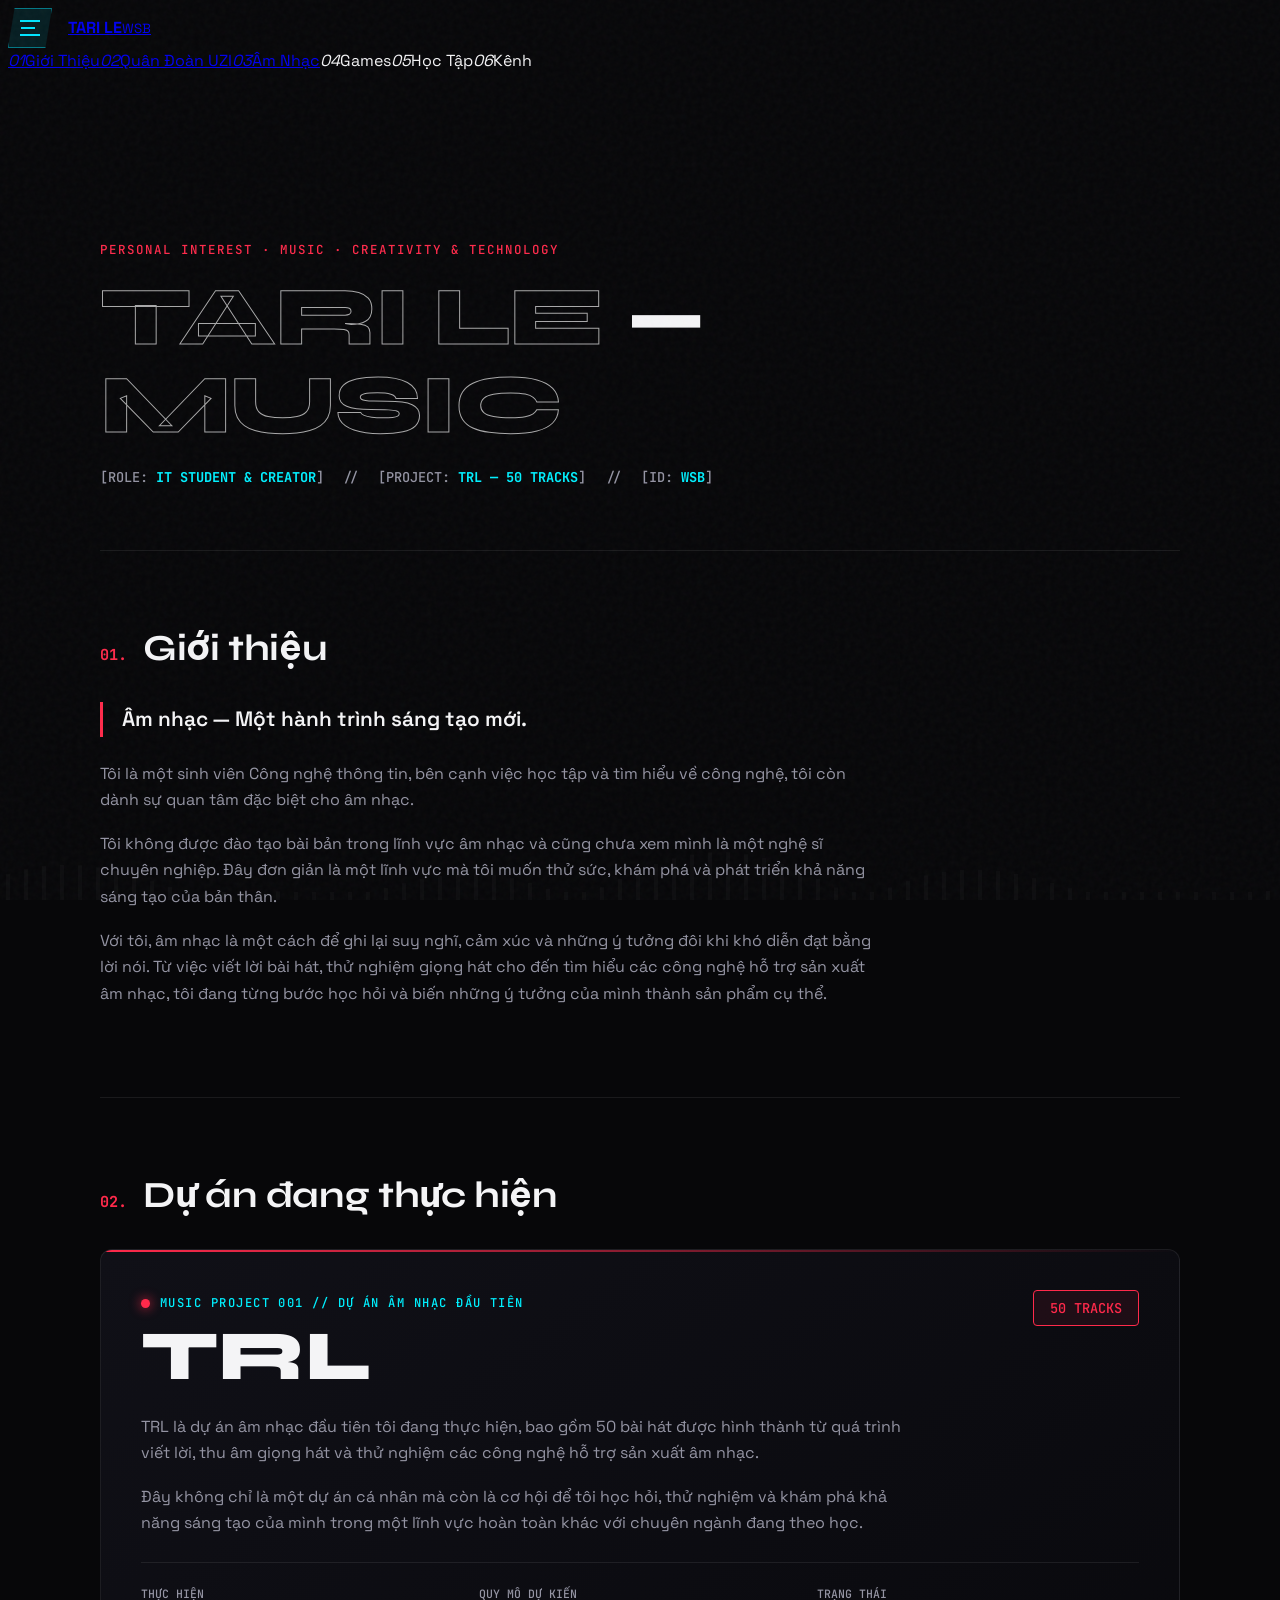
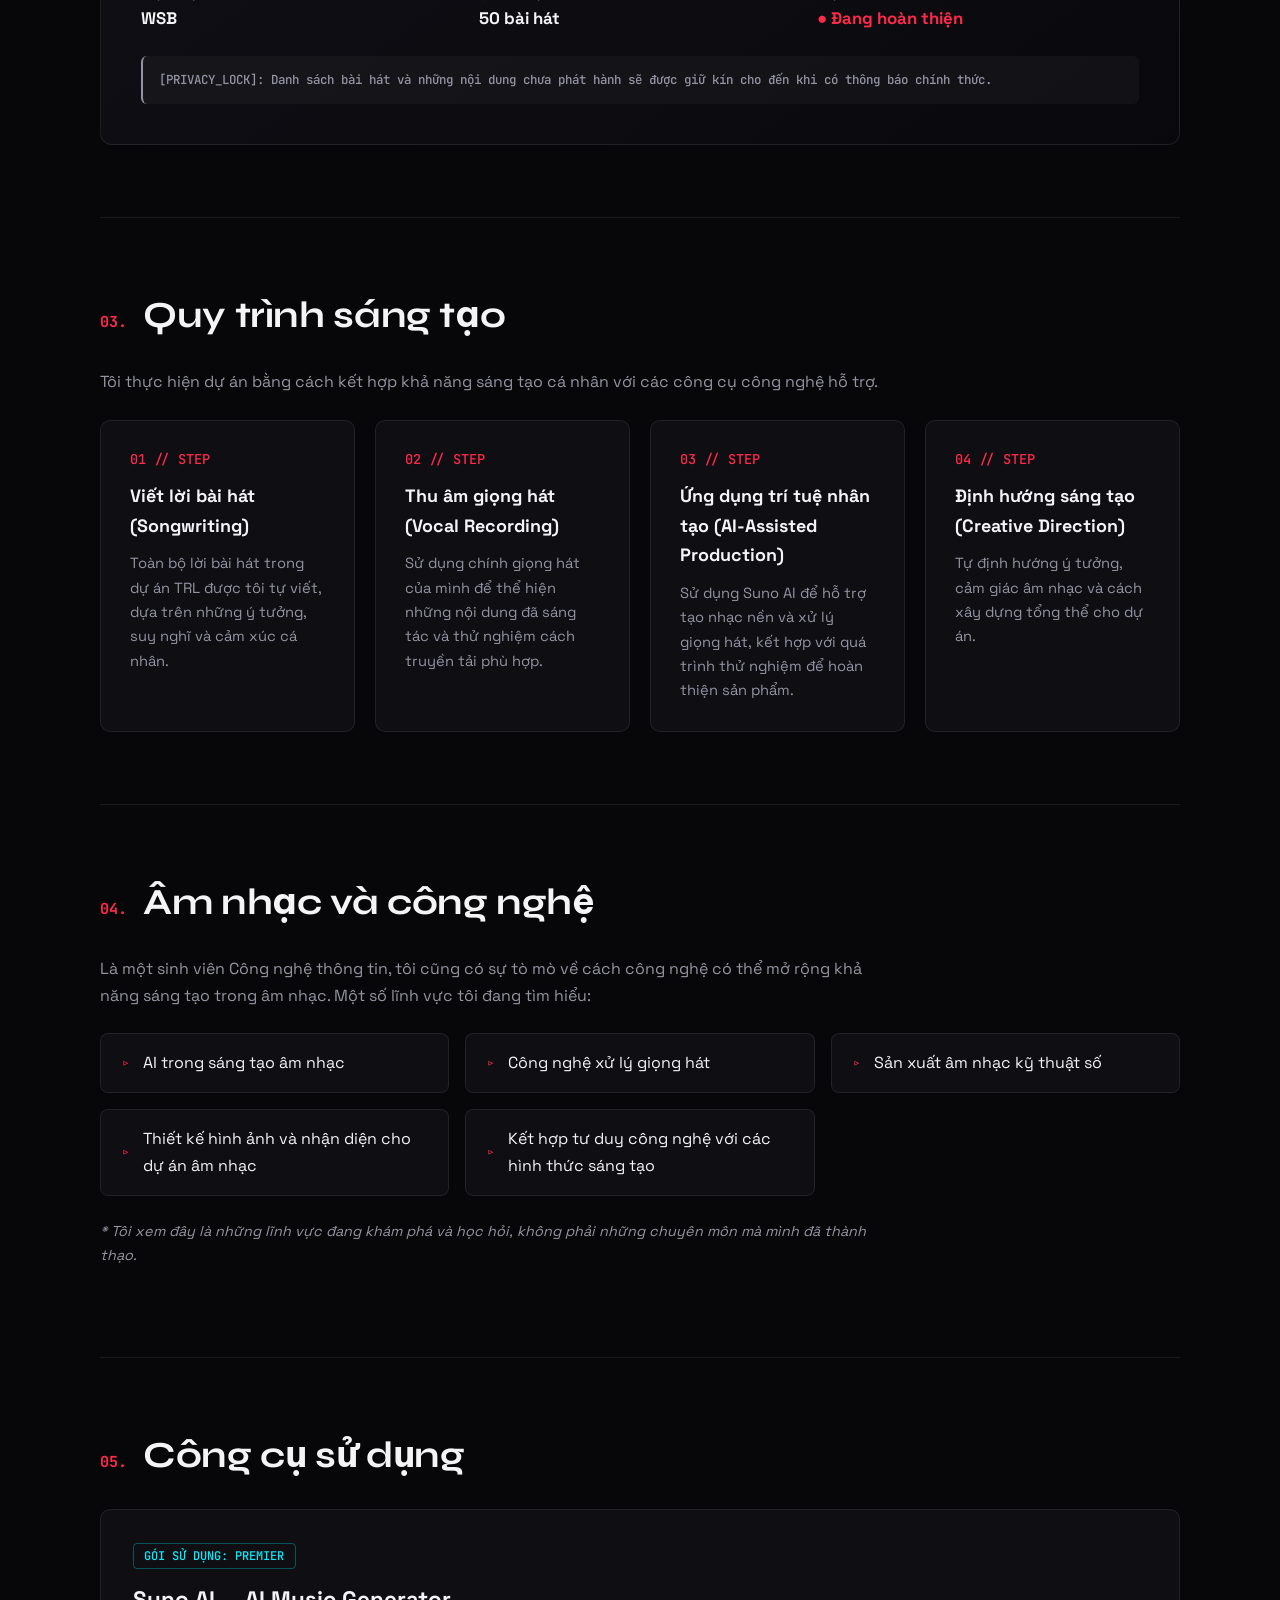
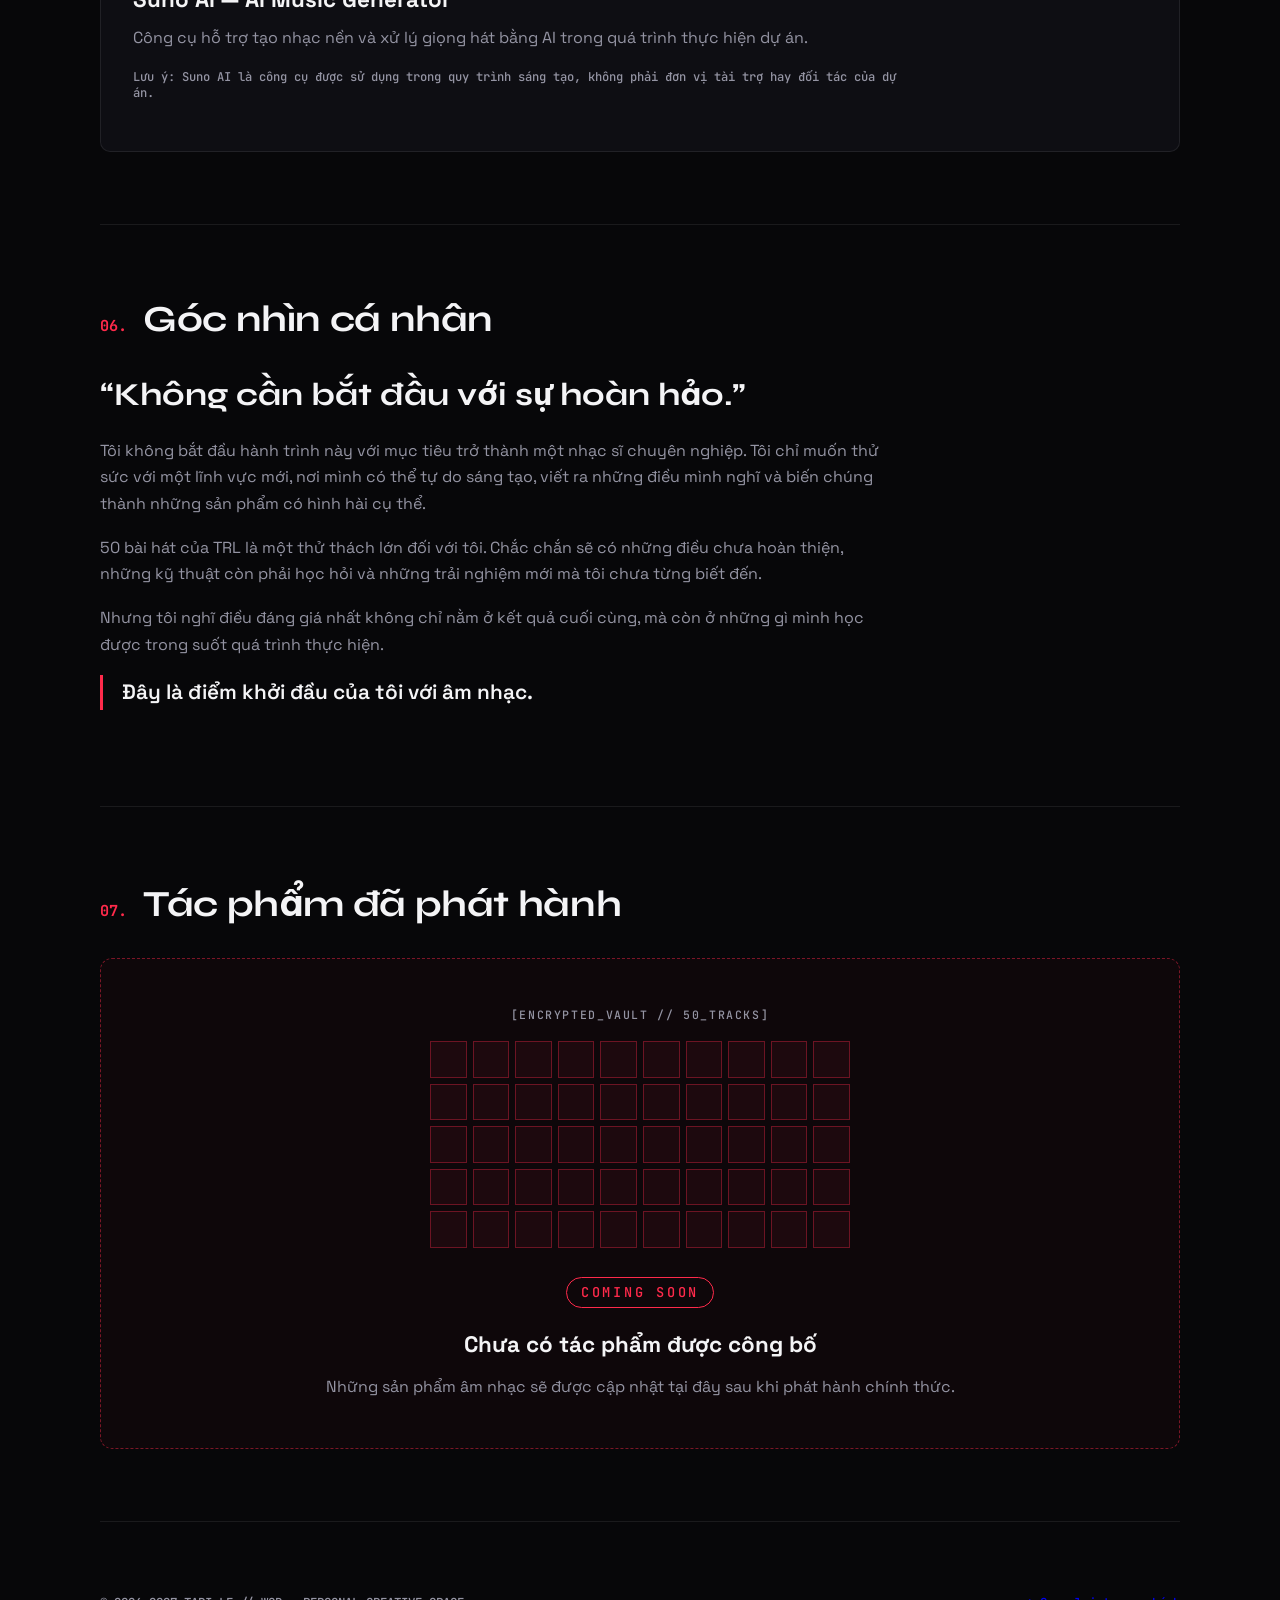
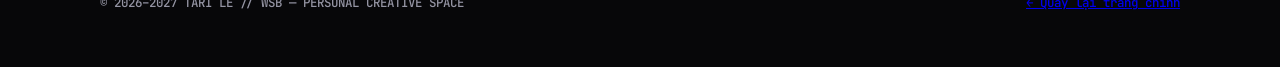
==== amnhac.html @ 333b53d5 "Add files via upload" ====
<!DOCTYPE html>
<html lang="vi">
<head>
<meta charset="utf-8">
<meta name="viewport" content="width=device-width, initial-scale=1, viewport-fit=cover">
<title>ÂM NHẠC // TARI LE — WSB</title>
<link rel="icon" type="image/jpeg" href="logo-tari%20le.jpg">
<link rel="preconnect" href="https://fonts.googleapis.com">
<link rel="preconnect" href="https://fonts.gstatic.com" crossorigin>
<link href="https://fonts.googleapis.com/css2?family=Barlow+Condensed:ital,wght@1,700;1,800&family=Be+Vietnam+Pro:wght@400;500;700&family=Chakra+Petch:ital,wght@0,600;0,700;1,700&family=JetBrains+Mono:wght@500;700&family=Space+Grotesk:wght@400;600;700&family=Syne:wght@700;800&display=swap" rel="stylesheet">
<link rel="stylesheet" href="style.css">
<link rel="stylesheet" href="amnhac.css">
</head>
<body class="am" id="top">
<script src="navbar.js"></script>
<div class="stars" id="st1" aria-hidden="true"></div>
<div class="stars s2" id="st2" aria-hidden="true"></div>
<canvas id="amViz" aria-hidden="true"></canvas>
<div class="am-noise" aria-hidden="true"></div>

<main class="am-main">
<header class="am-hero">
  <span class="am-tag">Personal Interest · Music · Creativity &amp; Technology</span>
  <h1><span class="sc" data-value="TARI LE">TARI LE</span> — <span class="sc" data-value="MUSIC">MUSIC</span></h1>
  <div class="am-sub"><span>[ROLE: <b>IT STUDENT &amp; CREATOR</b>]</span><span>//</span><span>[PROJECT: <b>TRL — 50 TRACKS</b>]</span><span>//</span><span>[ID: <b>WSB</b>]</span></div>
</header>

<section class="am-sec" id="gioi-thieu">
  <div class="am-hd"><span class="am-num">01.</span><h2>Giới thiệu</h2></div>
  <p class="am-lead">Âm nhạc — Một hành trình sáng tạo mới.</p>
  <p>Tôi là một sinh viên Công nghệ thông tin, bên cạnh việc học tập và tìm hiểu về công nghệ, tôi còn dành sự quan tâm đặc biệt cho âm nhạc.</p>
  <p>Tôi không được đào tạo bài bản trong lĩnh vực âm nhạc và cũng chưa xem mình là một nghệ sĩ chuyên nghiệp. Đây đơn giản là một lĩnh vực mà tôi muốn thử sức, khám phá và phát triển khả năng sáng tạo của bản thân.</p>
  <p>Với tôi, âm nhạc là một cách để ghi lại suy nghĩ, cảm xúc và những ý tưởng đôi khi khó diễn đạt bằng lời nói. Từ việc viết lời bài hát, thử nghiệm giọng hát cho đến tìm hiểu các công nghệ hỗ trợ sản xuất âm nhạc, tôi đang từng bước học hỏi và biến những ý tưởng của mình thành sản phẩm cụ thể.</p>
</section>

<section class="am-sec" id="du-an">
  <div class="am-hd"><span class="am-num">02.</span><h2>Dự án đang thực hiện</h2></div>
  <div class="am-proj">
    <div class="am-top">
      <div><span class="am-rec"><i class="am-dot"></i>MUSIC PROJECT 001 // DỰ ÁN ÂM NHẠC ĐẦU TIÊN</span><h3 class="am-big sc" data-value="TRL">TRL</h3></div>
      <span class="am-badge">50 TRACKS</span>
    </div>
    <p>TRL là dự án âm nhạc đầu tiên tôi đang thực hiện, bao gồm 50 bài hát được hình thành từ quá trình viết lời, thu âm giọng hát và thử nghiệm các công nghệ hỗ trợ sản xuất âm nhạc.</p>
    <p>Đây không chỉ là một dự án cá nhân mà còn là cơ hội để tôi học hỏi, thử nghiệm và khám phá khả năng sáng tạo của mình trong một lĩnh vực hoàn toàn khác với chuyên ngành đang theo học.</p>
    <div class="am-meta">
      <div><span>Thực hiện</span><strong>WSB</strong></div>
      <div><span>Quy mô dự kiến</span><strong>50 bài hát</strong></div>
      <div><span>Trạng thái</span><strong class="on">● Đang hoàn thiện</strong></div>
    </div>
    <p class="am-lock">[PRIVACY_LOCK]: Danh sách bài hát và những nội dung chưa phát hành sẽ được giữ kín cho đến khi có thông báo chính thức.</p>
  </div>
</section>

<section class="am-sec" id="quy-trinh">
  <div class="am-hd"><span class="am-num">03.</span><h2>Quy trình sáng tạo</h2></div>
  <p>Tôi thực hiện dự án bằng cách kết hợp khả năng sáng tạo cá nhân với các công cụ công nghệ hỗ trợ.</p>
  <div class="am-grid">
    <article class="am-card"><span class="am-st">01 // STEP</span><h3>Viết lời bài hát (Songwriting)</h3><p>Toàn bộ lời bài hát trong dự án TRL được tôi tự viết, dựa trên những ý tưởng, suy nghĩ và cảm xúc cá nhân.</p></article>
    <article class="am-card"><span class="am-st">02 // STEP</span><h3>Thu âm giọng hát (Vocal Recording)</h3><p>Sử dụng chính giọng hát của mình để thể hiện những nội dung đã sáng tác và thử nghiệm cách truyền tải phù hợp.</p></article>
    <article class="am-card"><span class="am-st">03 // STEP</span><h3>Ứng dụng trí tuệ nhân tạo (AI-Assisted Production)</h3><p>Sử dụng Suno AI để hỗ trợ tạo nhạc nền và xử lý giọng hát, kết hợp với quá trình thử nghiệm để hoàn thiện sản phẩm.</p></article>
    <article class="am-card"><span class="am-st">04 // STEP</span><h3>Định hướng sáng tạo (Creative Direction)</h3><p>Tự định hướng ý tưởng, cảm giác âm nhạc và cách xây dựng tổng thể cho dự án.</p></article>
  </div>
</section>

<section class="am-sec" id="cong-nghe">
  <div class="am-hd"><span class="am-num">04.</span><h2>Âm nhạc và công nghệ</h2></div>
  <p>Là một sinh viên Công nghệ thông tin, tôi cũng có sự tò mò về cách công nghệ có thể mở rộng khả năng sáng tạo trong âm nhạc. Một số lĩnh vực tôi đang tìm hiểu:</p>
  <ul class="am-list"><li>AI trong sáng tạo âm nhạc</li><li>Công nghệ xử lý giọng hát</li><li>Sản xuất âm nhạc kỹ thuật số</li><li>Thiết kế hình ảnh và nhận diện cho dự án âm nhạc</li><li>Kết hợp tư duy công nghệ với các hình thức sáng tạo</li></ul>
  <p class="am-fine">* Tôi xem đây là những lĩnh vực đang khám phá và học hỏi, không phải những chuyên môn mà mình đã thành thạo.</p>
</section>

<section class="am-sec" id="cong-cu">
  <div class="am-hd"><span class="am-num">05.</span><h2>Công cụ sử dụng</h2></div>
  <div class="am-tool">
    <span class="am-tbd">GÓI SỬ DỤNG: PREMIER</span>
    <h3>Suno AI — AI Music Generator</h3>
    <p>Công cụ hỗ trợ tạo nhạc nền và xử lý giọng hát bằng AI trong quá trình thực hiện dự án.</p>
    <p class="am-note">Lưu ý: Suno AI là công cụ được sử dụng trong quy trình sáng tạo, không phải đơn vị tài trợ hay đối tác của dự án.</p>
  </div>
</section>

<section class="am-sec" id="goc-nhin">
  <div class="am-hd"><span class="am-num">06.</span><h2>Góc nhìn cá nhân</h2></div>
  <blockquote class="am-quote">“Không cần bắt đầu với sự hoàn hảo.”</blockquote>
  <p>Tôi không bắt đầu hành trình này với mục tiêu trở thành một nhạc sĩ chuyên nghiệp. Tôi chỉ muốn thử sức với một lĩnh vực mới, nơi mình có thể tự do sáng tạo, viết ra những điều mình nghĩ và biến chúng thành những sản phẩm có hình hài cụ thể.</p>
  <p>50 bài hát của TRL là một thử thách lớn đối với tôi. Chắc chắn sẽ có những điều chưa hoàn thiện, những kỹ thuật còn phải học hỏi và những trải nghiệm mới mà tôi chưa từng biết đến.</p>
  <p>Nhưng tôi nghĩ điều đáng giá nhất không chỉ nằm ở kết quả cuối cùng, mà còn ở những gì mình học được trong suốt quá trình thực hiện.</p>
  <p class="am-lead">Đây là điểm khởi đầu của tôi với âm nhạc.</p>
</section>

<section class="am-sec" id="phat-hanh">
  <div class="am-hd"><span class="am-num">07.</span><h2>Tác phẩm đã phát hành</h2></div>
  <div class="am-vault">
    <span class="am-vtag">[ENCRYPTED_VAULT // 50_TRACKS]</span>
    <div class="am-cells" id="amCells" aria-hidden="true"></div>
    <span class="am-st2">COMING SOON</span>
    <h3>Chưa có tác phẩm được công bố</h3>
    <p>Những sản phẩm âm nhạc sẽ được cập nhật tại đây sau khi phát hành chính thức.</p>
  </div>
</section>
</main>

<footer class="am-foot"><span>© 2026–2027 TARI LE // WSB — PERSONAL CREATIVE SPACE</span><a href="index.html">← Quay lại trang chính</a></footer>
<script src="script.js"></script>
<script src="amnhac.js"></script>
</body>
</html>
---- amnhac.css ----
/* TRANG ÂM NHẠC // TARI LE — Dark Editorial: nền #070709, đỏ Crimson #FF2A4B + Cyan #00F0FF */
body.am{--bg:#070709;--sf:#0e0e13;--bd:rgba(255,255,255,.08);--tx:#f4f4f6;--mu:#9494a3;--ac:#ff2a4b;--cy:#00f0ff;
 --fd:'Syne','Be Vietnam Pro',sans-serif;--fs:'Space Grotesk','Be Vietnam Pro',sans-serif;--fm:'JetBrains Mono',monospace;
 background:var(--bg);color:var(--tx);font-family:var(--fs);line-height:1.65}
html{scroll-behavior:smooth;background:#070709}
.am-noise{position:fixed;inset:0;z-index:998;pointer-events:none;opacity:.035;background-image:url("data:image/svg+xml,%3Csvg viewBox='0 0 200 200' xmlns='http://www.w3.org/2000/svg'%3E%3Cfilter id='n'%3E%3CfeTurbulence type='fractalNoise' baseFrequency='.85' numOctaves='3' stitchTiles='stitch'/%3E%3C/filter%3E%3Crect width='100%25' height='100%25' filter='url(%23n)'/%3E%3C/svg%3E")}
#amViz{position:fixed;inset:0;width:100%;height:100%;z-index:0;pointer-events:none;opacity:.5}
.am-main{position:relative;z-index:1;max-width:1080px;margin:0 auto;padding:130px 5% 40px}
.am-hero{padding:2rem 0 4rem;border-bottom:1px solid var(--bd)}
.am-tag{display:inline-block;margin-bottom:1rem;font:500 .78rem var(--fm);letter-spacing:.16em;text-transform:uppercase;color:var(--ac)}
.am-hero h1{margin:0 0 1.2rem;font:800 clamp(2.6rem,7vw,5.2rem)/1.05 var(--fd);letter-spacing:-.02em}
.am-hero h1 span{color:transparent;-webkit-text-stroke:1px rgba(255,255,255,.65)}
.am-sub{display:flex;flex-wrap:wrap;gap:.4rem 1.2rem;font:500 .85rem var(--fm);color:var(--mu)}
.am-sub b{color:var(--cy);font-weight:700}
.am-sec{padding:4.5rem 0;border-bottom:1px solid var(--bd)}
.am-js .am-sec{opacity:0;transform:translateY(28px);transition:opacity .7s ease,transform .7s ease}
.am-js .am-sec.vis{opacity:1;transform:none}
.am-hd{display:flex;align-items:baseline;gap:1rem;margin-bottom:2rem}
.am-num{font:700 .95rem var(--fm);color:var(--ac)}
.am-hd h2{margin:0;font:700 clamp(1.6rem,3.5vw,2.3rem) var(--fd);letter-spacing:-.01em}
.am-main p{color:var(--mu);margin:0 0 1.1rem;max-width:780px}
.am-lead{margin:0 0 1.5rem!important;padding-left:1.2rem;border-left:3px solid var(--ac);font-size:1.3rem;font-weight:600;color:var(--tx)!important}
/* 02 dự án */
.am-proj{position:relative;overflow:hidden;padding:clamp(1.6rem,4vw,2.5rem);background:linear-gradient(145deg,#101017,#09090d);border:1px solid var(--bd);border-radius:12px}
.am-proj::before{content:"";position:absolute;left:0;top:0;width:100%;height:2px;background:linear-gradient(90deg,var(--ac),transparent)}
.am-top{display:flex;flex-wrap:wrap;justify-content:space-between;align-items:flex-start;gap:1rem;margin-bottom:1.4rem}
.am-rec{display:inline-flex;align-items:center;gap:10px;font:500 .76rem var(--fm);letter-spacing:.12em;color:var(--cy)}
.am-dot{width:9px;height:9px;border-radius:50%;background:var(--ac);box-shadow:0 0 12px var(--ac);animation:amRec 1.4s infinite}
@keyframes amRec{0%,100%{opacity:1;transform:scale(1)}50%{opacity:.25;transform:scale(.8)}}
.am-big{margin:.3rem 0 0;font:800 clamp(2.8rem,6vw,4.4rem)/1 var(--fd)}
.am-badge{padding:.5rem 1rem;border:1px solid var(--ac);border-radius:4px;background:rgba(255,42,75,.08);color:var(--ac);font:500 .85rem var(--fm)}
.am-meta{display:grid;grid-template-columns:repeat(auto-fit,minmax(180px,1fr));gap:1rem;margin-top:1.6rem;padding-top:1.4rem;border-top:1px solid var(--bd)}
.am-meta span{display:block;margin-bottom:.25rem;font:500 .72rem var(--fm);color:var(--mu);text-transform:uppercase}
.am-meta strong{font-size:1.05rem}.am-meta .on{color:var(--ac)}
.am-lock{margin:1.5rem 0 0!important;padding:.85rem 1rem;border-left:2px solid var(--mu);border-radius:6px;background:rgba(255,255,255,.03);font:500 .78rem/1.6 var(--fm);max-width:none!important}
/* 03 quy trình: thẻ có ánh sáng theo con trỏ */
.am-grid{display:grid;grid-template-columns:repeat(auto-fit,minmax(230px,1fr));gap:1.25rem;margin-top:1.6rem}
.am-card{position:relative;overflow:hidden;padding:1.8rem;background:var(--sf);border:1px solid var(--bd);border-radius:10px;transition:transform .3s}
.am-card:hover{transform:translateY(-4px)}
.am-card::after{content:"";position:absolute;inset:0;pointer-events:none;opacity:0;transition:opacity .3s;background:radial-gradient(350px circle at var(--mx,50%) var(--my,50%),rgba(255,42,75,.16),transparent 60%)}
.am-card:hover::after{opacity:1}
.am-card::before{content:"";position:absolute;inset:0;pointer-events:none;border-radius:10px;padding:1px;opacity:0;transition:opacity .3s;background:radial-gradient(240px circle at var(--mx,50%) var(--my,50%),var(--ac),transparent 70%);-webkit-mask:linear-gradient(#000 0 0) content-box,linear-gradient(#000 0 0);-webkit-mask-composite:xor;mask-composite:exclude}
.am-card:hover::before{opacity:1}
.am-st{display:block;margin-bottom:.8rem;font:500 .85rem var(--fm);color:var(--ac)}
.am-card h3{margin:0 0 .7rem;font-size:1.12rem}.am-card p{margin:0;font-size:.92rem}
/* 04 công nghệ */
.am-list{list-style:none;margin:1.5rem 0;padding:0;display:grid;grid-template-columns:repeat(auto-fit,minmax(280px,1fr));gap:1rem}
.am-list li{display:flex;align-items:center;gap:.75rem;padding:1rem 1.25rem;background:var(--sf);border:1px solid var(--bd);border-radius:8px}
.am-list li::before{content:"▹";color:var(--ac);font:700 1rem var(--fm)}
.am-fine{font-size:.9rem;font-style:italic}
/* 05 công cụ */
.am-tool{padding:2rem;background:var(--sf);border:1px solid var(--bd);border-radius:10px}
.am-tbd{display:inline-block;margin-bottom:.8rem;padding:.25rem .65rem;border:1px solid rgba(0,240,255,.3);border-radius:4px;color:var(--cy);font:500 .75rem var(--fm)}
.am-tool h3{margin:0 0 .4rem;font-size:1.4rem}
.am-note{margin-top:1rem;font:500 .76rem var(--fm);color:var(--mu)}
/* 06 góc nhìn */
.am-quote{margin:0 0 1.5rem;max-width:780px;font:700 clamp(1.4rem,3vw,2rem) var(--fd)}
/* 07 vault */
.am-vault{position:relative;overflow:hidden;padding:3rem 2rem;text-align:center;border:1px dashed rgba(255,42,75,.45);border-radius:12px;background:rgba(255,42,75,.03)}
.am-vtag{display:block;margin-bottom:1.2rem;font:500 .72rem var(--fm);letter-spacing:.14em;color:var(--mu)}
.am-cells{display:grid;grid-template-columns:repeat(10,1fr);gap:6px;max-width:420px;margin:0 auto 1.8rem}
.am-cells i{aspect-ratio:1;border:1px solid rgba(255,42,75,.35);background:rgba(255,42,75,.06);animation:amCell 3s ease-in-out infinite;animation-delay:var(--d)}
@keyframes amCell{0%,100%{opacity:.25}50%{opacity:1;background:rgba(255,42,75,.3)}}
.am-st2{display:inline-block;margin-bottom:.8rem;padding:.35rem .9rem;border:1px solid var(--ac);border-radius:99px;color:var(--ac);font:500 .85rem var(--fm);letter-spacing:.2em}
.am-vault h3{margin:.4rem 0 .6rem;font-size:1.4rem}.am-vault p{margin:0 auto}
.am-foot{position:relative;z-index:1;max-width:1080px;margin:0 auto;padding:2rem 5% 3rem;display:flex;flex-wrap:wrap;justify-content:space-between;gap:1rem;font:500 .78rem var(--fm);color:var(--mu)}
.am-foot a:hover{color:var(--ac)}
@media(max-width:640px){.am-cells{grid-template-columns:repeat(10,1fr)}}
@media(prefers-reduced-motion:reduce){.am-dot,.am-cells i{animation:none}.am-js .am-sec{opacity:1;transform:none;transition:none}}
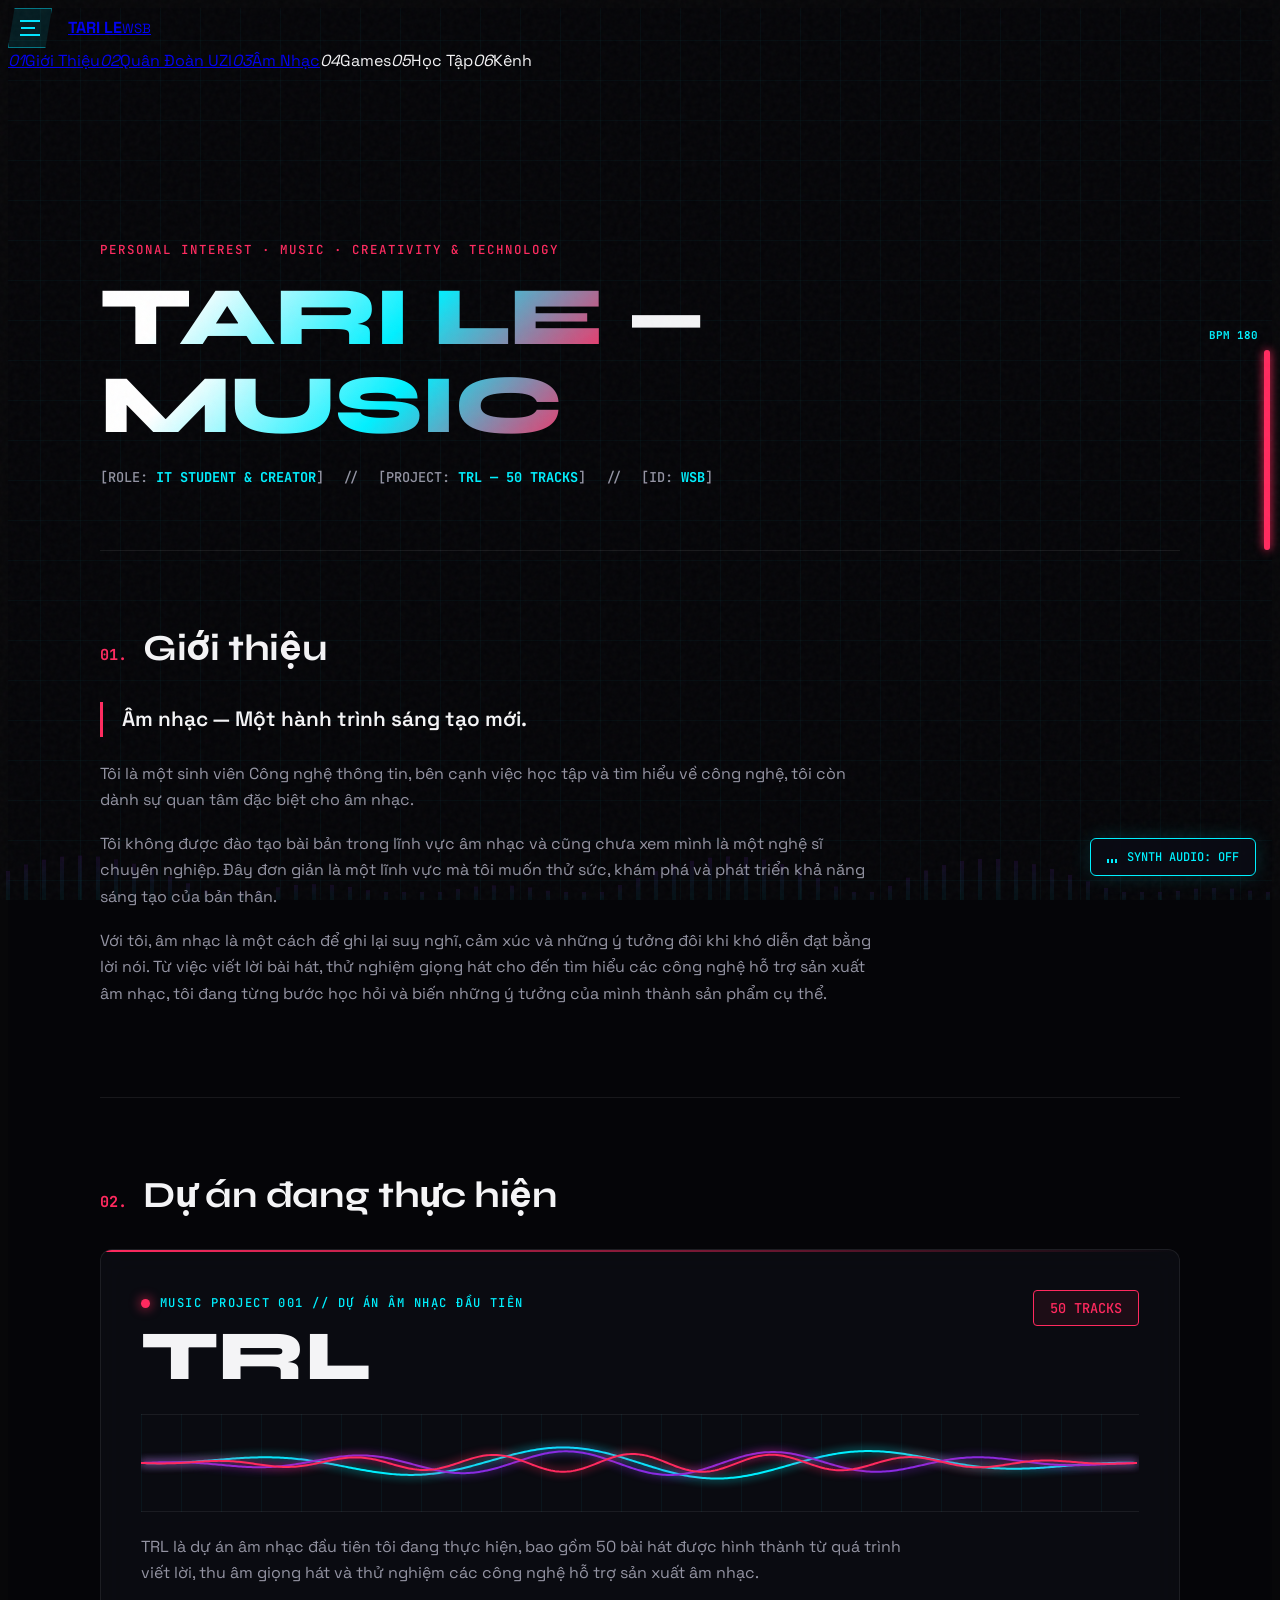
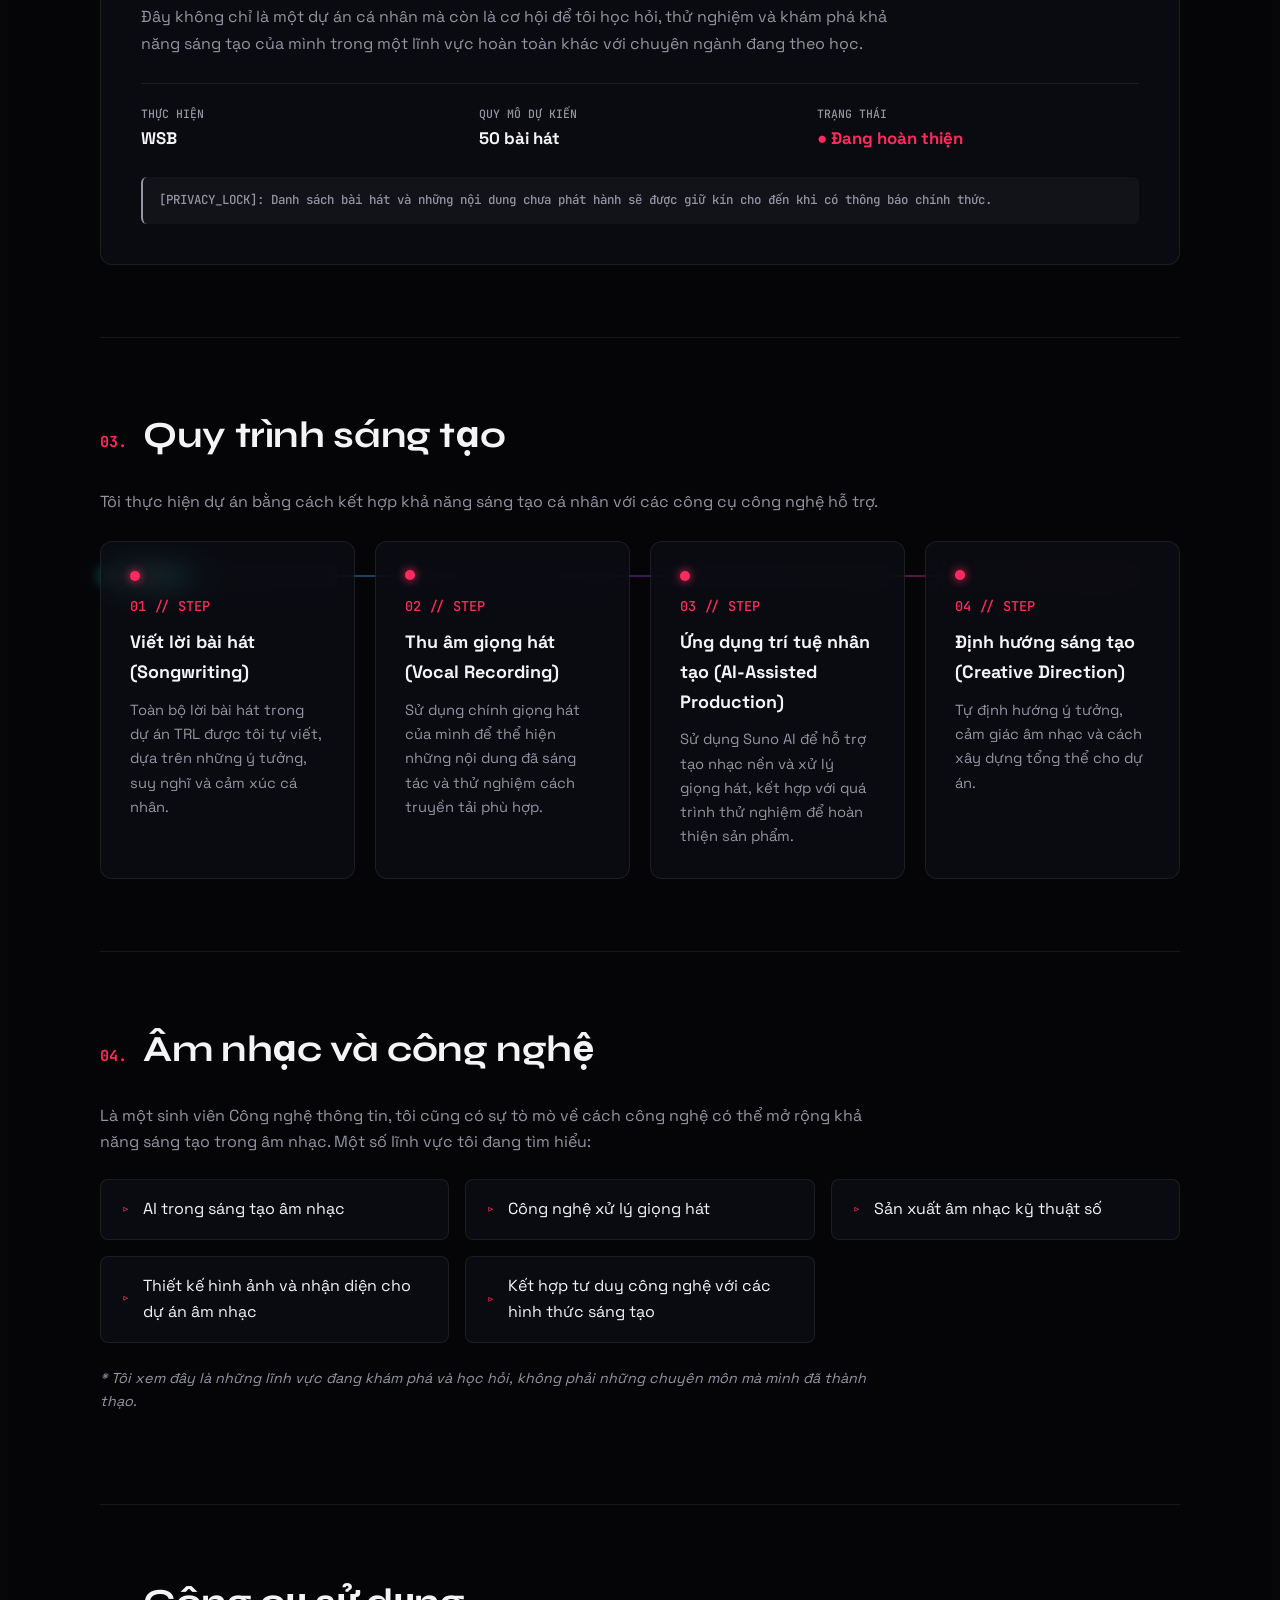
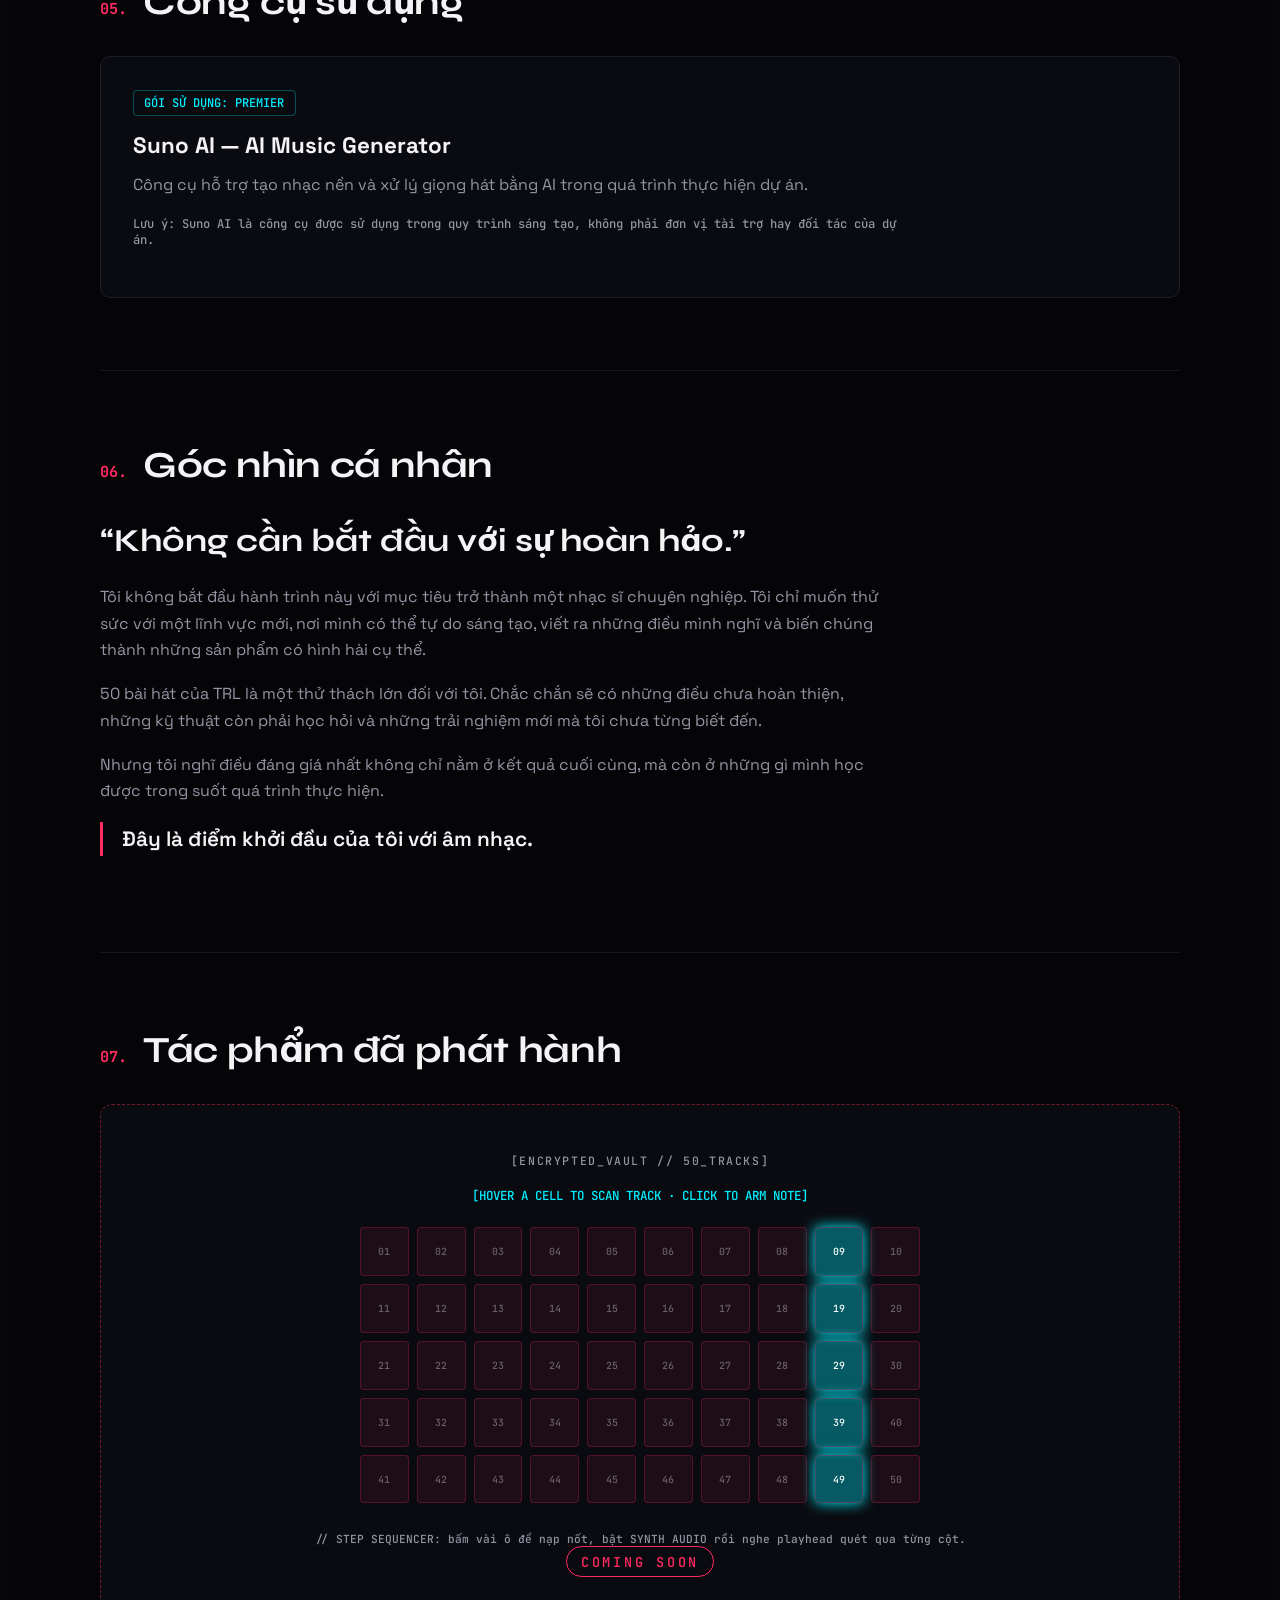
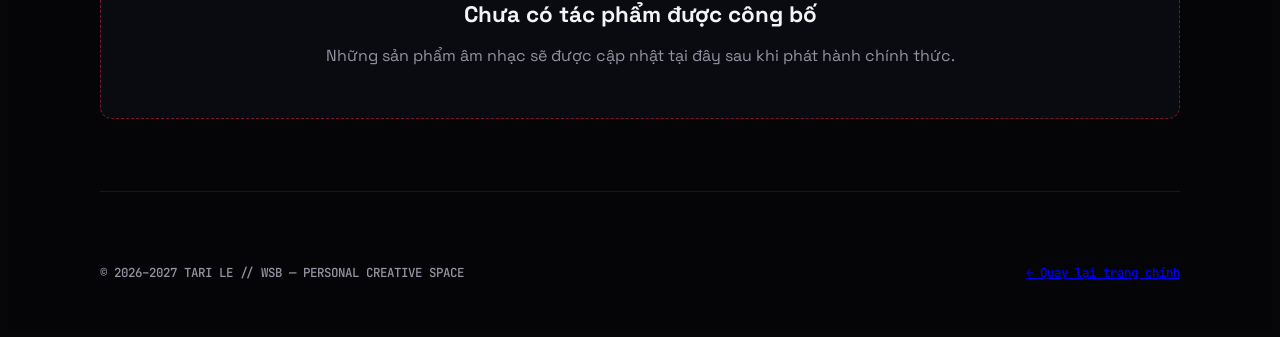
==== commit 29d5a55b: "Add files via upload" ====
--- a/amnhac.html
+++ b/amnhac.html
@@ -17,6 +17,9 @@
 <div class="stars s2" id="st2" aria-hidden="true"></div>
 <canvas id="amViz" aria-hidden="true"></canvas>
 <div class="am-noise" aria-hidden="true"></div>
+<div class="am-cur" id="amCur" aria-hidden="true"></div>
+<div class="am-bpm" aria-hidden="true"><b id="amBpmT">BPM 060</b><i id="amBpmF"></i></div>
+<button class="am-aud" id="amAud" type="button" aria-label="Bật hoặc tắt âm thanh tổng hợp"><span class="am-eq"><i></i><i></i><i></i></span><span id="amAudL">SYNTH AUDIO: OFF</span></button>
 
 <main class="am-main">
 <header class="am-hero">
@@ -35,11 +38,12 @@
 
 <section class="am-sec" id="du-an">
   <div class="am-hd"><span class="am-num">02.</span><h2>Dự án đang thực hiện</h2></div>
-  <div class="am-proj">
+  <div class="am-proj" id="amProj">
     <div class="am-top">
       <div><span class="am-rec"><i class="am-dot"></i>MUSIC PROJECT 001 // DỰ ÁN ÂM NHẠC ĐẦU TIÊN</span><h3 class="am-big sc" data-value="TRL">TRL</h3></div>
       <span class="am-badge">50 TRACKS</span>
     </div>
+    <canvas id="amOsc" aria-hidden="true"></canvas>
     <p>TRL là dự án âm nhạc đầu tiên tôi đang thực hiện, bao gồm 50 bài hát được hình thành từ quá trình viết lời, thu âm giọng hát và thử nghiệm các công nghệ hỗ trợ sản xuất âm nhạc.</p>
     <p>Đây không chỉ là một dự án cá nhân mà còn là cơ hội để tôi học hỏi, thử nghiệm và khám phá khả năng sáng tạo của mình trong một lĩnh vực hoàn toàn khác với chuyên ngành đang theo học.</p>
     <div class="am-meta">
@@ -54,11 +58,11 @@
 <section class="am-sec" id="quy-trinh">
   <div class="am-hd"><span class="am-num">03.</span><h2>Quy trình sáng tạo</h2></div>
   <p>Tôi thực hiện dự án bằng cách kết hợp khả năng sáng tạo cá nhân với các công cụ công nghệ hỗ trợ.</p>
-  <div class="am-grid">
-    <article class="am-card"><span class="am-st">01 // STEP</span><h3>Viết lời bài hát (Songwriting)</h3><p>Toàn bộ lời bài hát trong dự án TRL được tôi tự viết, dựa trên những ý tưởng, suy nghĩ và cảm xúc cá nhân.</p></article>
-    <article class="am-card"><span class="am-st">02 // STEP</span><h3>Thu âm giọng hát (Vocal Recording)</h3><p>Sử dụng chính giọng hát của mình để thể hiện những nội dung đã sáng tác và thử nghiệm cách truyền tải phù hợp.</p></article>
-    <article class="am-card"><span class="am-st">03 // STEP</span><h3>Ứng dụng trí tuệ nhân tạo (AI-Assisted Production)</h3><p>Sử dụng Suno AI để hỗ trợ tạo nhạc nền và xử lý giọng hát, kết hợp với quá trình thử nghiệm để hoàn thiện sản phẩm.</p></article>
-    <article class="am-card"><span class="am-st">04 // STEP</span><h3>Định hướng sáng tạo (Creative Direction)</h3><p>Tự định hướng ý tưởng, cảm giác âm nhạc và cách xây dựng tổng thể cho dự án.</p></article>
+  <div class="am-grid am-chain">
+    <article class="am-card"><i class="am-port"></i><span class="am-st">01 // STEP</span><h3>Viết lời bài hát (Songwriting)</h3><p>Toàn bộ lời bài hát trong dự án TRL được tôi tự viết, dựa trên những ý tưởng, suy nghĩ và cảm xúc cá nhân.</p></article>
+    <article class="am-card"><i class="am-port"></i><span class="am-st">02 // STEP</span><h3>Thu âm giọng hát (Vocal Recording)</h3><p>Sử dụng chính giọng hát của mình để thể hiện những nội dung đã sáng tác và thử nghiệm cách truyền tải phù hợp.</p></article>
+    <article class="am-card"><i class="am-port"></i><span class="am-st">03 // STEP</span><h3>Ứng dụng trí tuệ nhân tạo (AI-Assisted Production)</h3><p>Sử dụng Suno AI để hỗ trợ tạo nhạc nền và xử lý giọng hát, kết hợp với quá trình thử nghiệm để hoàn thiện sản phẩm.</p></article>
+    <article class="am-card"><i class="am-port"></i><span class="am-st">04 // STEP</span><h3>Định hướng sáng tạo (Creative Direction)</h3><p>Tự định hướng ý tưởng, cảm giác âm nhạc và cách xây dựng tổng thể cho dự án.</p></article>
   </div>
 </section>
 
@@ -92,7 +96,9 @@
   <div class="am-hd"><span class="am-num">07.</span><h2>Tác phẩm đã phát hành</h2></div>
   <div class="am-vault">
     <span class="am-vtag">[ENCRYPTED_VAULT // 50_TRACKS]</span>
-    <div class="am-cells" id="amCells" aria-hidden="true"></div>
+    <div class="am-tip" id="amTip">[HOVER A CELL TO SCAN TRACK · CLICK TO ARM NOTE]</div>
+    <div class="am-mx" id="amMx"></div>
+    <p class="am-seq">// STEP SEQUENCER: bấm vài ô để nạp nốt, bật SYNTH AUDIO rồi nghe playhead quét qua từng cột.</p>
     <span class="am-st2">COMING SOON</span>
     <h3>Chưa có tác phẩm được công bố</h3>
     <p>Những sản phẩm âm nhạc sẽ được cập nhật tại đây sau khi phát hành chính thức.</p>
--- a/amnhac.css
+++ b/amnhac.css
@@ -67,3 +67,45 @@
 .am-foot a:hover{color:var(--ac)}
 @media(max-width:640px){.am-cells{grid-template-columns:repeat(10,1fr)}}
 @media(prefers-reduced-motion:reduce){.am-dot,.am-cells i{animation:none}.am-js .am-sec{opacity:1;transform:none;transition:none}}
+
+/* ===== CYBER-STUDIO UPGRADE: Deep Void + Cyan + Magenta + Acid Violet ===== */
+body.am{--bg:#050508;--ac:#ff2a5f;--cy:#00f0ff;--vi:#8a2be2;--pn:rgba(13,14,22,.72);
+ background-color:#050508;background-image:linear-gradient(rgba(0,240,255,.03) 1px,transparent 1px),linear-gradient(90deg,rgba(0,240,255,.03) 1px,transparent 1px);background-size:40px 40px;background-attachment:fixed}
+.am-hero h1 .sc{background:linear-gradient(135deg,#fff 20%,var(--cy) 60%,var(--ac) 100%);-webkit-background-clip:text;background-clip:text;color:transparent;-webkit-text-stroke:0}
+.am-proj,.am-card,.am-tool,.am-list li,.am-vault{background:var(--pn);backdrop-filter:blur(14px)}
+.am-proj{transform-style:preserve-3d;transition:transform .15s ease-out,border-color .3s}.am-proj:hover{border-color:rgba(255,42,95,.6)}
+#amOsc{display:block;width:100%;height:96px;margin:1rem 0 1.4rem;border-top:1px solid rgba(255,255,255,.07);border-bottom:1px solid rgba(255,255,255,.07);background:repeating-linear-gradient(90deg,rgba(0,240,255,.05) 0 1px,transparent 1px 40px)}
+/* audio + BPM + con trỏ */
+.am-aud{position:fixed;right:24px;bottom:24px;z-index:999;display:flex;align-items:center;gap:10px;padding:10px 16px;border:1px solid var(--cy);border-radius:6px;background:rgba(10,12,20,.9);color:var(--cy);font:500 .75rem var(--fm);cursor:pointer;box-shadow:0 0 20px rgba(0,240,255,.15);transition:.3s}
+.am-aud:hover,.am-aud.on{background:var(--cy);color:#050508}
+.am-eq{display:flex;align-items:flex-end;gap:2px;height:12px}.am-eq i{width:2px;height:4px;background:currentColor}
+.am-aud.on .am-eq i{animation:amEq .6s infinite alternate}.am-aud.on .am-eq i:nth-child(2){animation-delay:.2s}.am-aud.on .am-eq i:nth-child(3){animation-delay:.4s}
+@keyframes amEq{to{height:12px}}
+.am-bpm{position:fixed;right:10px;top:50%;z-index:900;width:6px;height:200px;margin-top:-100px;border-radius:3px;background:rgba(255,255,255,.08);pointer-events:none}
+.am-bpm i{position:absolute;left:0;right:0;bottom:0;height:5%;border-radius:3px;background:var(--cy);box-shadow:0 0 10px currentColor}
+.am-bpm b{position:absolute;right:12px;top:-22px;font:700 .68rem var(--fm);color:var(--cy);white-space:nowrap}
+.am-cur{position:fixed;left:0;top:0;z-index:997;width:34px;height:34px;margin:-17px 0 0 -17px;border:1px solid var(--cy);border-radius:50%;pointer-events:none;opacity:0;transition:opacity .3s,width .2s,height .2s,margin .2s,border-color .2s;box-shadow:0 0 12px rgba(0,240,255,.4)}
+.am-cur.act{opacity:.9}.am-cur.big{width:54px;height:54px;margin:-27px 0 0 -27px;border-color:var(--ac)}
+@media(pointer:coarse){.am-cur,.am-bpm{display:none}}
+/* dây chuyền tín hiệu */
+.am-chain{position:relative}.am-chain .am-card{z-index:1;border-radius:12px;transition:.35s cubic-bezier(.175,.885,.32,1.275)}
+.am-chain .am-card:hover{transform:translateY(-8px) scale(1.02);border-color:var(--cy);box-shadow:0 12px 30px rgba(0,240,255,.14)}
+.am-chain::before{content:"";position:absolute;left:4%;right:4%;top:calc(1.8rem + 5px);height:2px;background:linear-gradient(90deg,var(--cy),var(--vi),var(--ac));opacity:.4}
+.am-chain::after{content:"";position:absolute;left:0;top:calc(1.8rem + 3px);width:90px;height:6px;border-radius:3px;background:linear-gradient(90deg,transparent,#fff,var(--cy));filter:blur(1px);box-shadow:0 0 14px var(--cy);animation:amFlow 3.6s linear infinite}
+@keyframes amFlow{from{transform:translateX(-90px)}to{transform:translateX(calc(100% * 11))}}
+.am-port{display:block;width:10px;height:10px;margin-bottom:1rem;border-radius:50%;background:var(--ac);box-shadow:0 0 10px var(--ac);animation:amPort 3.6s infinite;animation-delay:calc(var(--i)*.9s)}
+@keyframes amPort{0%,100%{background:var(--ac);transform:scale(1)}15%{background:#fff;transform:scale(1.7);box-shadow:0 0 22px var(--cy)}}
+@media(max-width:900px){.am-chain::before,.am-chain::after{display:none}}
+/* ma trận 50 track + step sequencer */
+.am-tip{min-height:1.5rem;margin-bottom:1rem;font:500 .78rem var(--fm);color:var(--cy)}
+.am-mx{display:grid;grid-template-columns:repeat(10,1fr);gap:8px;max-width:560px;margin:0 auto 1.8rem}
+.am-mx b{position:relative;aspect-ratio:1;display:grid;place-items:center;border:1px solid rgba(255,42,95,.25);border-radius:4px;background:rgba(255,42,95,.08);font:500 .62rem var(--fm);color:rgba(255,255,255,.35);cursor:crosshair;
+ transform:scale(calc(1 + var(--k,0)*.35));background-color:rgba(255,42,95,calc(.08 + var(--k,0)*.5));transition:transform .25s,background-color .25s,box-shadow .25s}
+.am-mx b:hover{z-index:3;color:#fff;box-shadow:0 0 18px var(--ac)}
+.am-mx b.arm{border-color:var(--cy);color:var(--cy);box-shadow:inset 0 0 8px rgba(0,240,255,.5)}
+.am-mx b.ph{background-color:rgba(0,240,255,.35);box-shadow:0 0 14px var(--cy);color:#fff}
+.am-seq{margin:-1rem 0 1.4rem;font:500 .7rem var(--fm);color:var(--mu)}
+@media(max-width:540px){.am-mx{grid-template-columns:repeat(5,1fr)}}
+.am-chain{grid-template-columns:repeat(4,1fr)}
+@media(max-width:900px){.am-chain{grid-template-columns:repeat(2,1fr)}}
+@media(max-width:540px){.am-chain{grid-template-columns:1fr}}
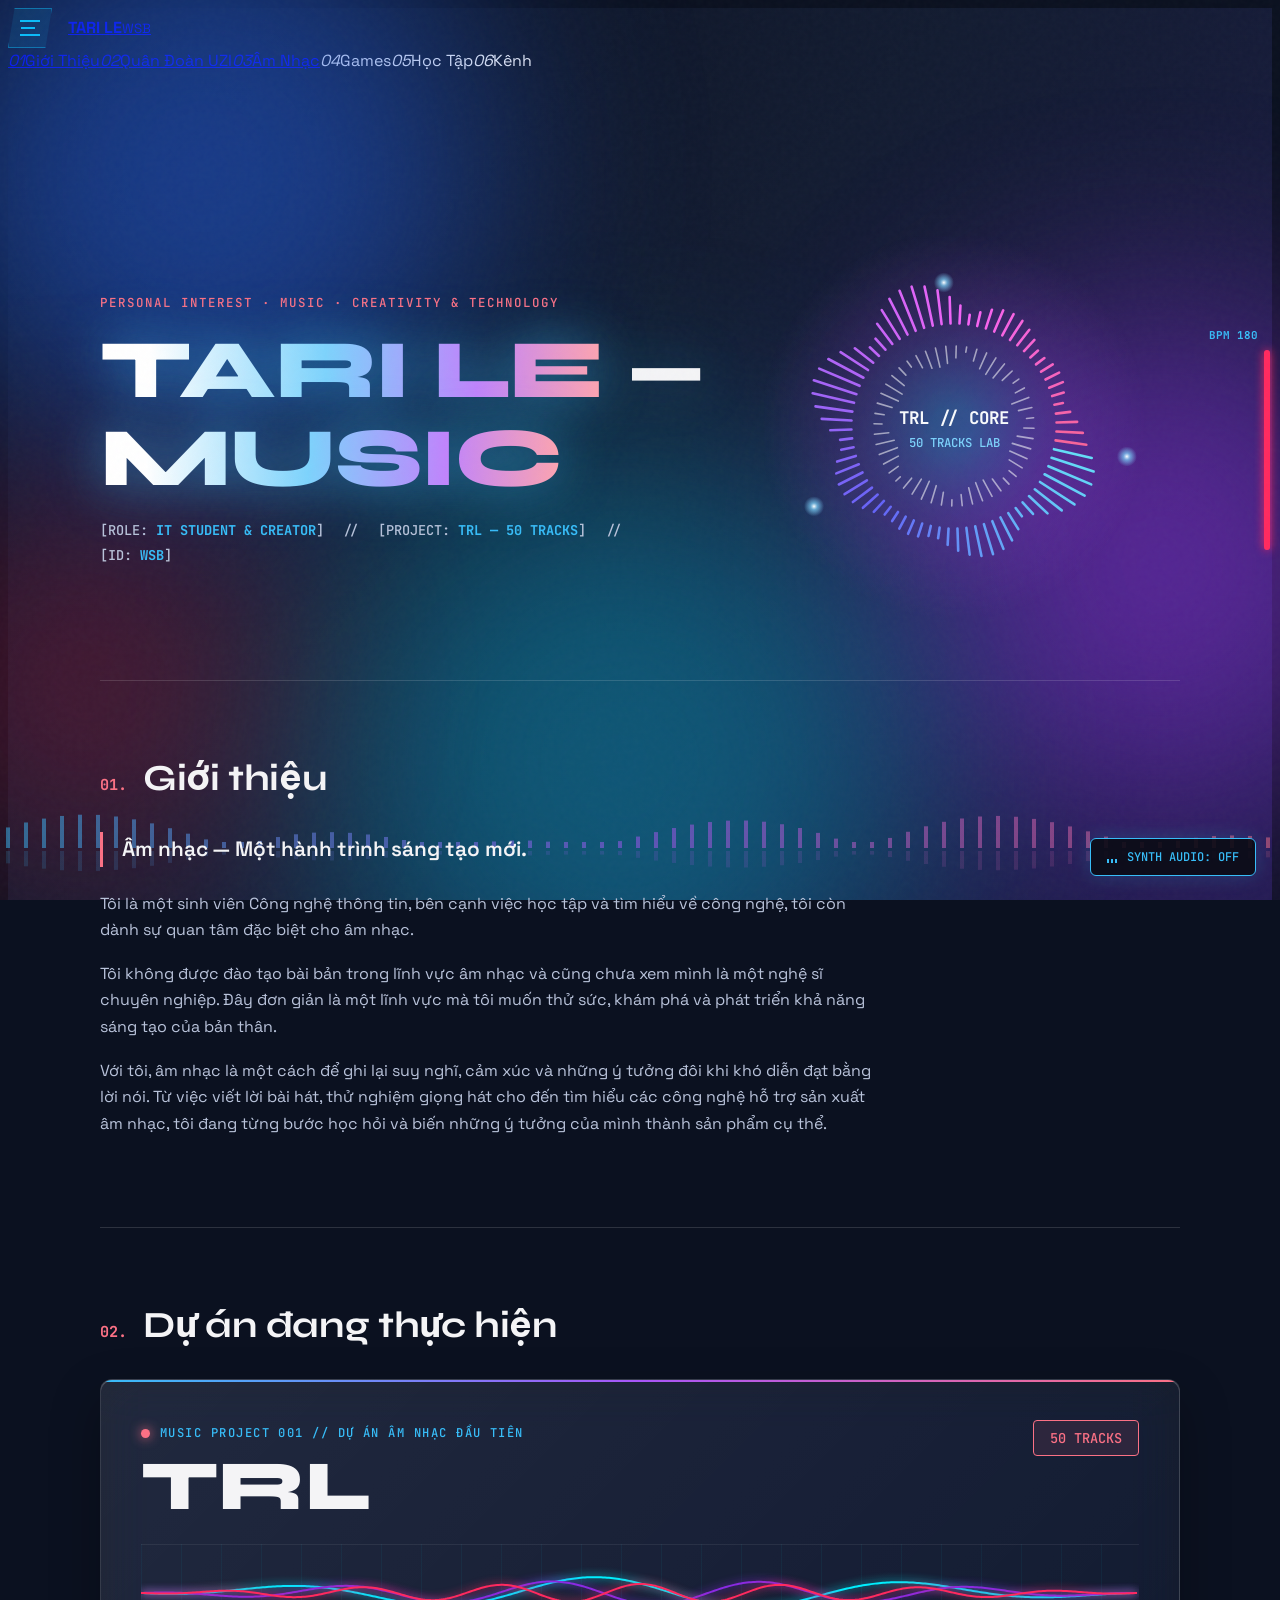
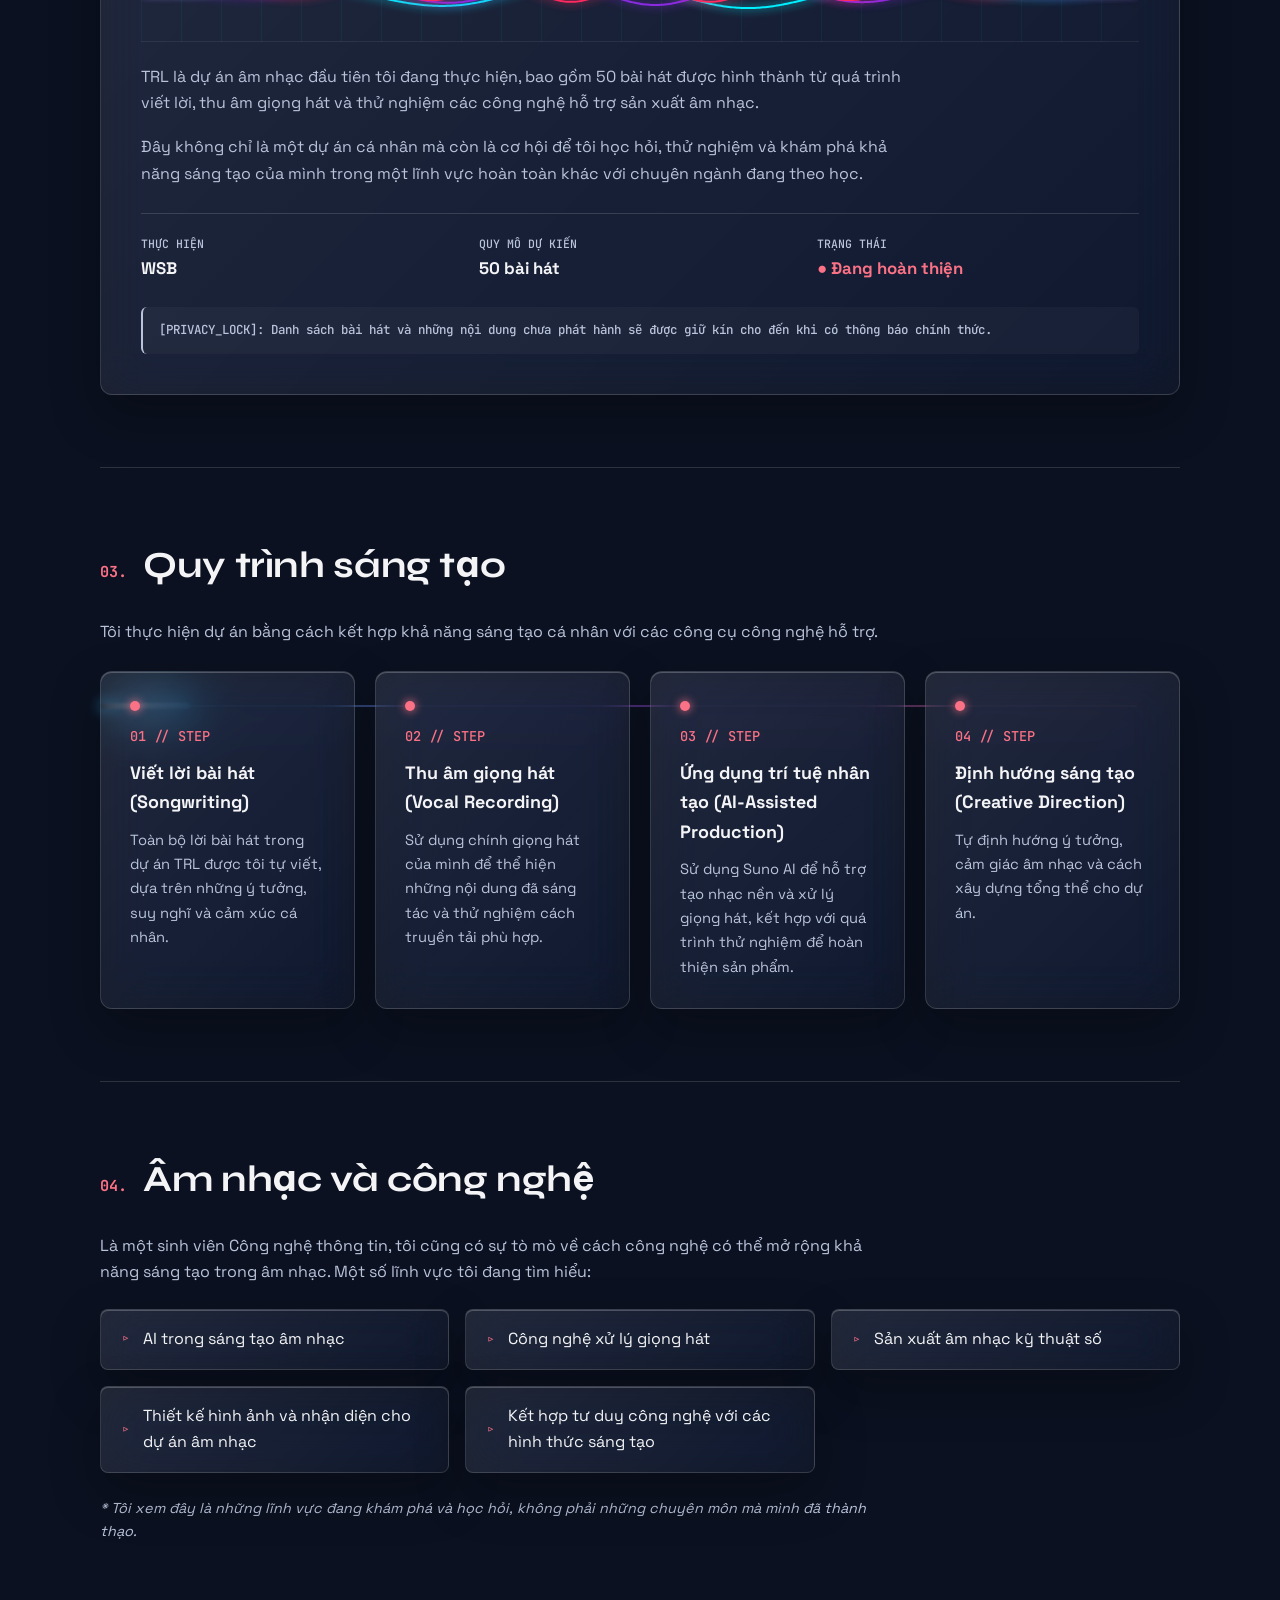
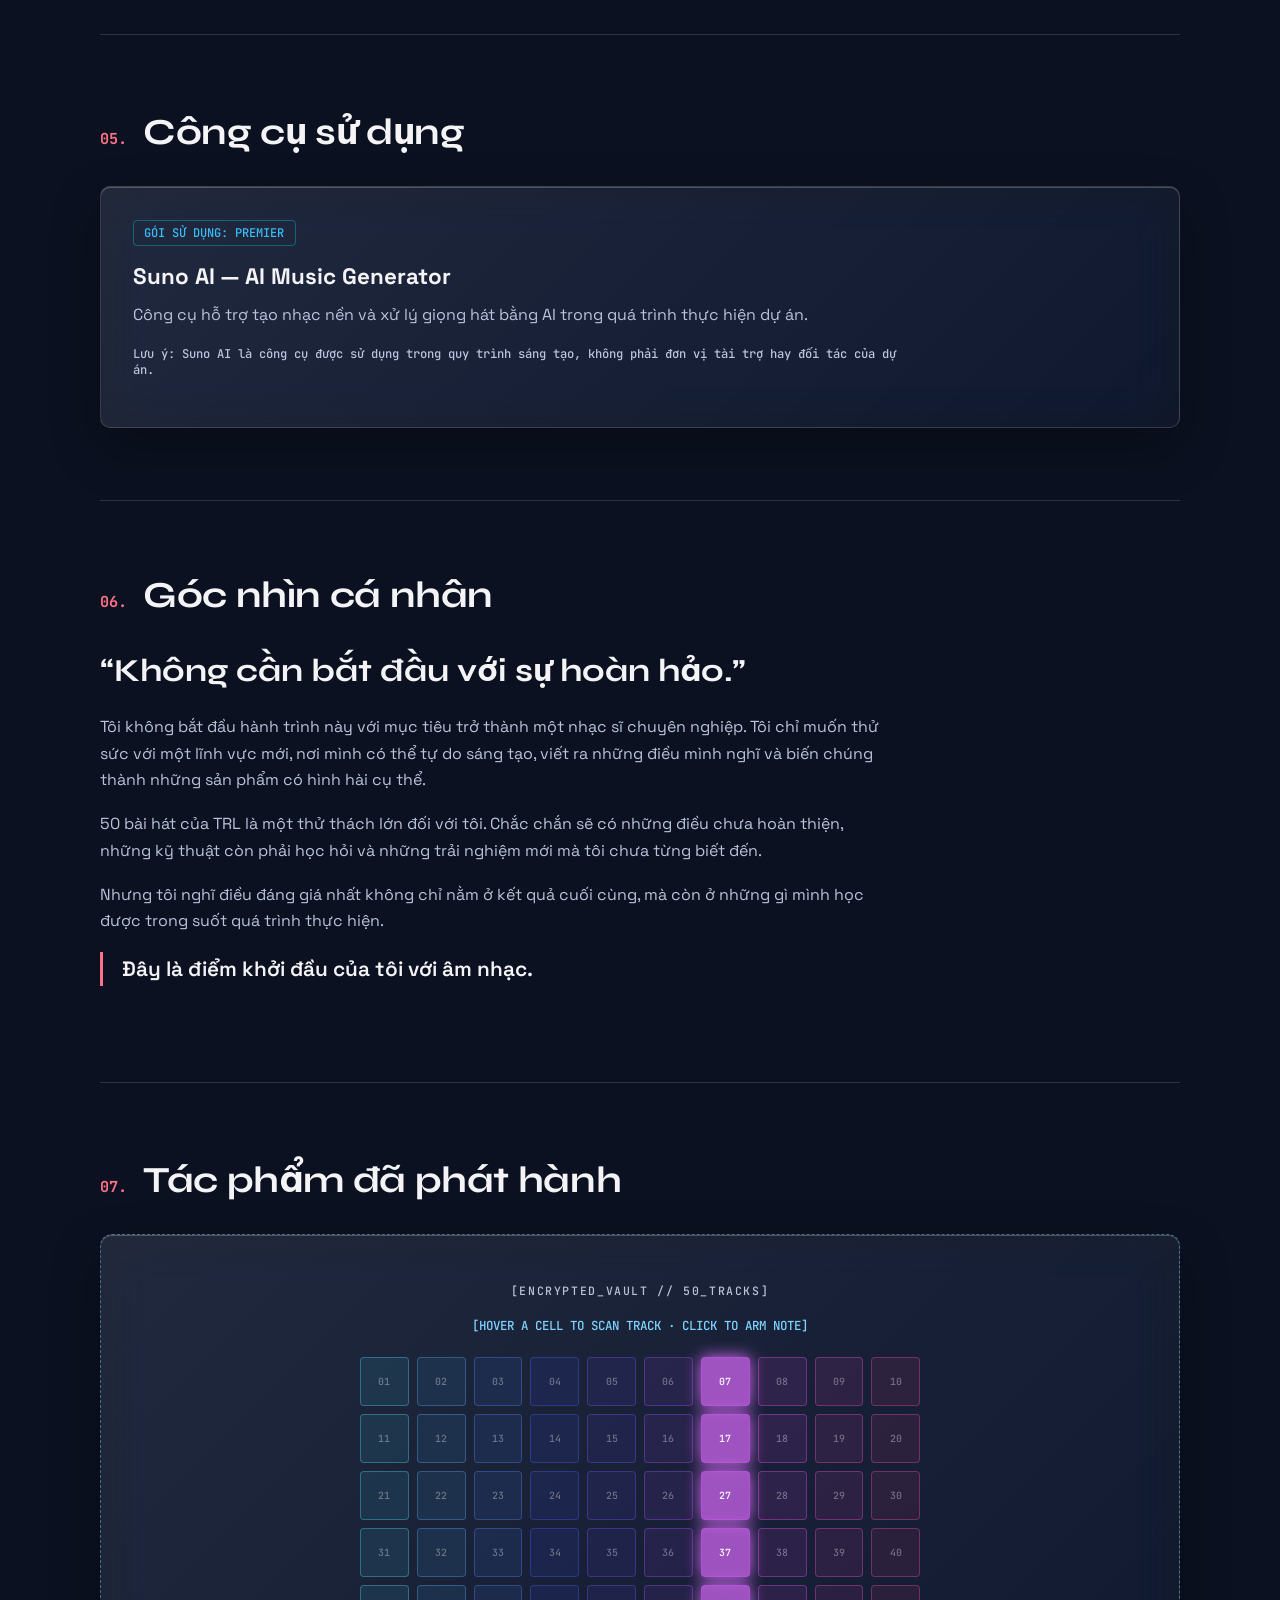
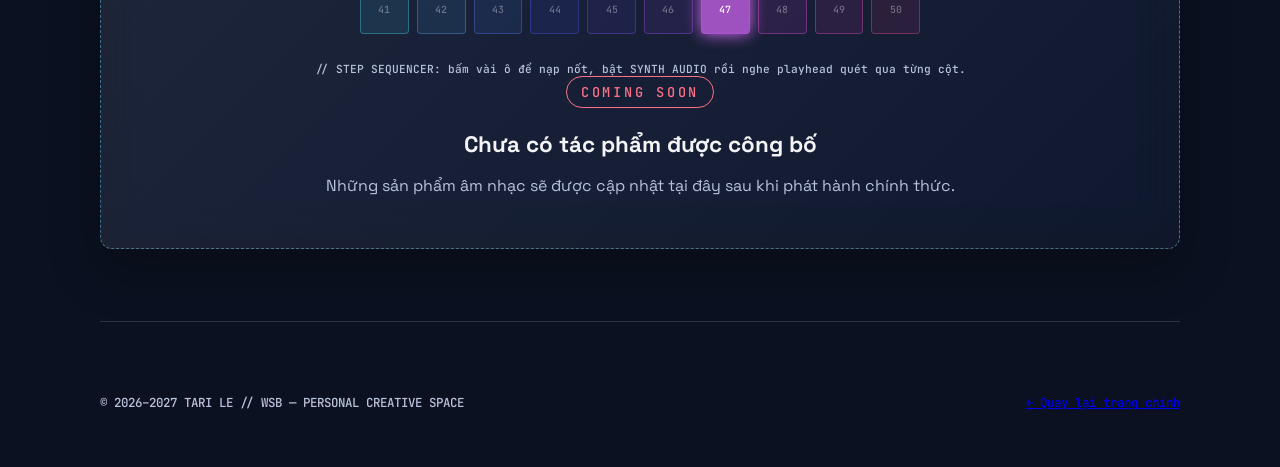
==== commit 4af65860: "Add files via upload" ====
--- a/amnhac.html
+++ b/amnhac.html
@@ -13,6 +13,7 @@
 </head>
 <body class="am" id="top">
 <script src="navbar.js"></script>
+<div class="am-aurora" aria-hidden="true"><i></i><i></i><i></i><i></i></div>
 <div class="stars" id="st1" aria-hidden="true"></div>
 <div class="stars s2" id="st2" aria-hidden="true"></div>
 <canvas id="amViz" aria-hidden="true"></canvas>
@@ -23,9 +24,12 @@
 
 <main class="am-main">
 <header class="am-hero">
+<div class="am-ht">
   <span class="am-tag">Personal Interest · Music · Creativity &amp; Technology</span>
   <h1><span class="sc" data-value="TARI LE">TARI LE</span> — <span class="sc" data-value="MUSIC">MUSIC</span></h1>
   <div class="am-sub"><span>[ROLE: <b>IT STUDENT &amp; CREATOR</b>]</span><span>//</span><span>[PROJECT: <b>TRL — 50 TRACKS</b>]</span><span>//</span><span>[ID: <b>WSB</b>]</span></div>
+</div>
+<div class="am-core"><div><canvas id="amCore" aria-label="Vòng sóng âm 3D, rê chuột để tương tác"></canvas></div></div>
 </header>
 
 <section class="am-sec" id="gioi-thieu">
--- a/amnhac.css
+++ b/amnhac.css
@@ -109,3 +109,40 @@
 .am-chain{grid-template-columns:repeat(4,1fr)}
 @media(max-width:900px){.am-chain{grid-template-columns:repeat(2,1fr)}}
 @media(max-width:540px){.am-chain{grid-template-columns:1fr}}
+
+/* ===== SPATIAL AURORA GLASS: bỏ nền đen, xanh đêm + cực quang + kính đa sắc ===== */
+html{background:#0b1120}
+body.am{--bg:#0b1120;--cy:#38bdf8;--vi:#a855f7;--ac:#fb7185;--mu:#b9c3da;--pn:rgba(255,255,255,.06);--bd:rgba(255,255,255,.14);
+ background:linear-gradient(135deg,#0b1120 0%,#131c31 45%,#1e1b4b 100%) fixed}
+.am-aurora{position:fixed;inset:0;z-index:0;overflow:hidden;pointer-events:none}
+.am-aurora i{position:absolute;border-radius:50%;filter:blur(110px);opacity:.5;animation:amAur 18s ease-in-out infinite alternate}
+.am-aurora i:nth-child(1){width:560px;height:560px;background:#2563eb;top:-12%;left:-6%}
+.am-aurora i:nth-child(2){width:500px;height:500px;background:#9333ea;top:35%;right:-10%;animation-delay:-6s}
+.am-aurora i:nth-child(3){width:600px;height:600px;background:#0891b2;bottom:-18%;left:25%;animation-delay:-11s}
+.am-aurora i:nth-child(4){width:380px;height:380px;background:#e11d48;top:55%;left:-8%;opacity:.28;animation-delay:-3s}
+@keyframes amAur{0%{transform:translate(0,0) scale(1)}50%{transform:translate(70px,-45px) scale(1.14)}100%{transform:translate(-45px,55px) scale(.95)}}
+#amViz{opacity:1}.am-noise{opacity:.025}
+.am-hero h1 .sc,.am-hero h1{filter:drop-shadow(0 0 26px rgba(56,189,248,.28))}
+.am-hero h1 .sc{background:linear-gradient(90deg,#fff 10%,#7dd3fc 45%,#c084fc 75%,#fda4af 100%);-webkit-background-clip:text;background-clip:text}
+.am-proj,.am-card,.am-tool,.am-list li,.am-vault{background:linear-gradient(135deg,rgba(255,255,255,.1),rgba(255,255,255,.03));backdrop-filter:blur(24px) saturate(160%);-webkit-backdrop-filter:blur(24px) saturate(160%);border:1px solid var(--bd);box-shadow:0 20px 50px rgba(0,0,0,.28),inset 0 1px 0 rgba(255,255,255,.22)}
+.am-proj::before{background:linear-gradient(90deg,#38bdf8,#a855f7,#fb7185)}
+.am-badge{border-color:var(--ac);background:rgba(251,113,133,.1)}.am-vault{border:1px dashed rgba(125,211,252,.45)}
+/* vệt sáng cầu vồng (hologram glare) chạy theo chuột */
+.am-card::after,.am-proj::after{content:"";position:absolute;inset:0;pointer-events:none;opacity:0;transition:opacity .3s;
+ background:radial-gradient(360px circle at var(--mx,50%) var(--my,50%),rgba(255,255,255,.16),transparent 60%),linear-gradient(115deg,transparent 25%,rgba(56,189,248,.24) 40%,rgba(168,85,247,.24) 50%,rgba(251,113,133,.24) 60%,transparent 75%);
+ background-size:100% 100%,260% 260%;background-position:0 0,var(--hx,50%) var(--hy,50%)}
+.am-proj:hover::after{opacity:1}
+.am-card::before{background:radial-gradient(260px circle at var(--mx,50%) var(--my,50%),#7dd3fc,#c084fc 40%,#fda4af 65%,transparent 80%)}
+/* hero: lõi sóng âm 3D */
+.am-hero{display:grid;grid-template-columns:1.15fr .85fr;gap:1rem;align-items:center}
+.am-core{perspective:800px;justify-self:center;width:100%;max-width:380px}
+.am-core>div{transform-style:preserve-3d;will-change:transform}
+#amCore{display:block;width:100%;aspect-ratio:1;cursor:pointer}
+@media(max-width:860px){.am-hero{grid-template-columns:1fr}.am-core{max-width:300px}}
+/* launchpad cầu vồng + sóng xung kích */
+.am-mx b{--h:calc(190 + var(--c,0) * 16);border-color:hsl(var(--h) 90% 65% / .35);background-color:hsl(var(--h) 90% 60% / calc(.1 + var(--k,0)*.5))}
+.am-mx b.arm{border-color:hsl(var(--h) 95% 70%);color:#fff;background-color:hsl(var(--h) 90% 60% / .4);box-shadow:inset 0 0 10px hsl(var(--h) 95% 70% / .6),0 0 10px hsl(var(--h) 95% 65% / .45)}
+.am-mx b.ph{background-color:hsl(var(--h) 95% 70% / .7);box-shadow:0 0 16px hsl(var(--h) 95% 70%)}
+.am-ring{position:absolute;left:0;top:0;width:100%;height:100%;box-sizing:border-box;border:2px solid hsl(var(--h) 95% 72%);border-radius:50%;pointer-events:none;animation:amRing .8s ease-out forwards}
+@keyframes amRing{to{transform:scale(4.2);opacity:0;border-width:.5px}}
+.am-tip{color:#7dd3fc}
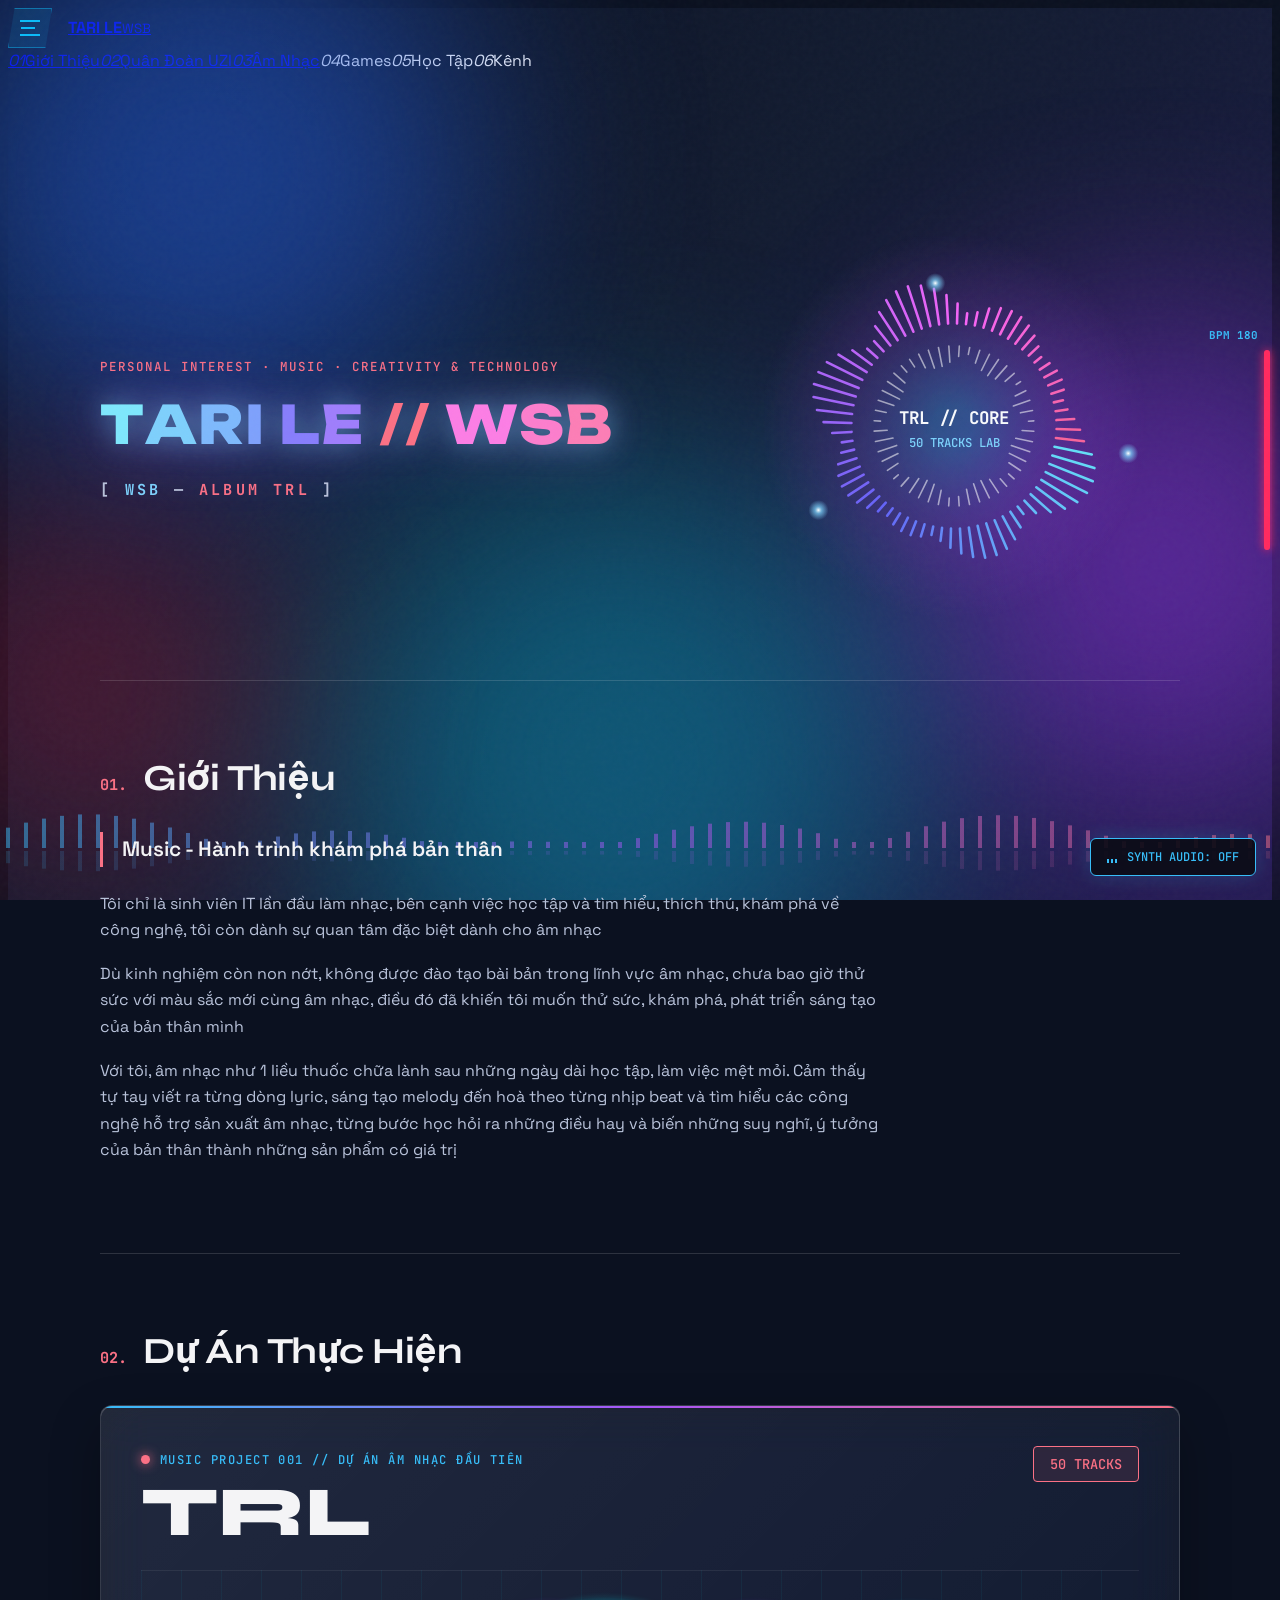
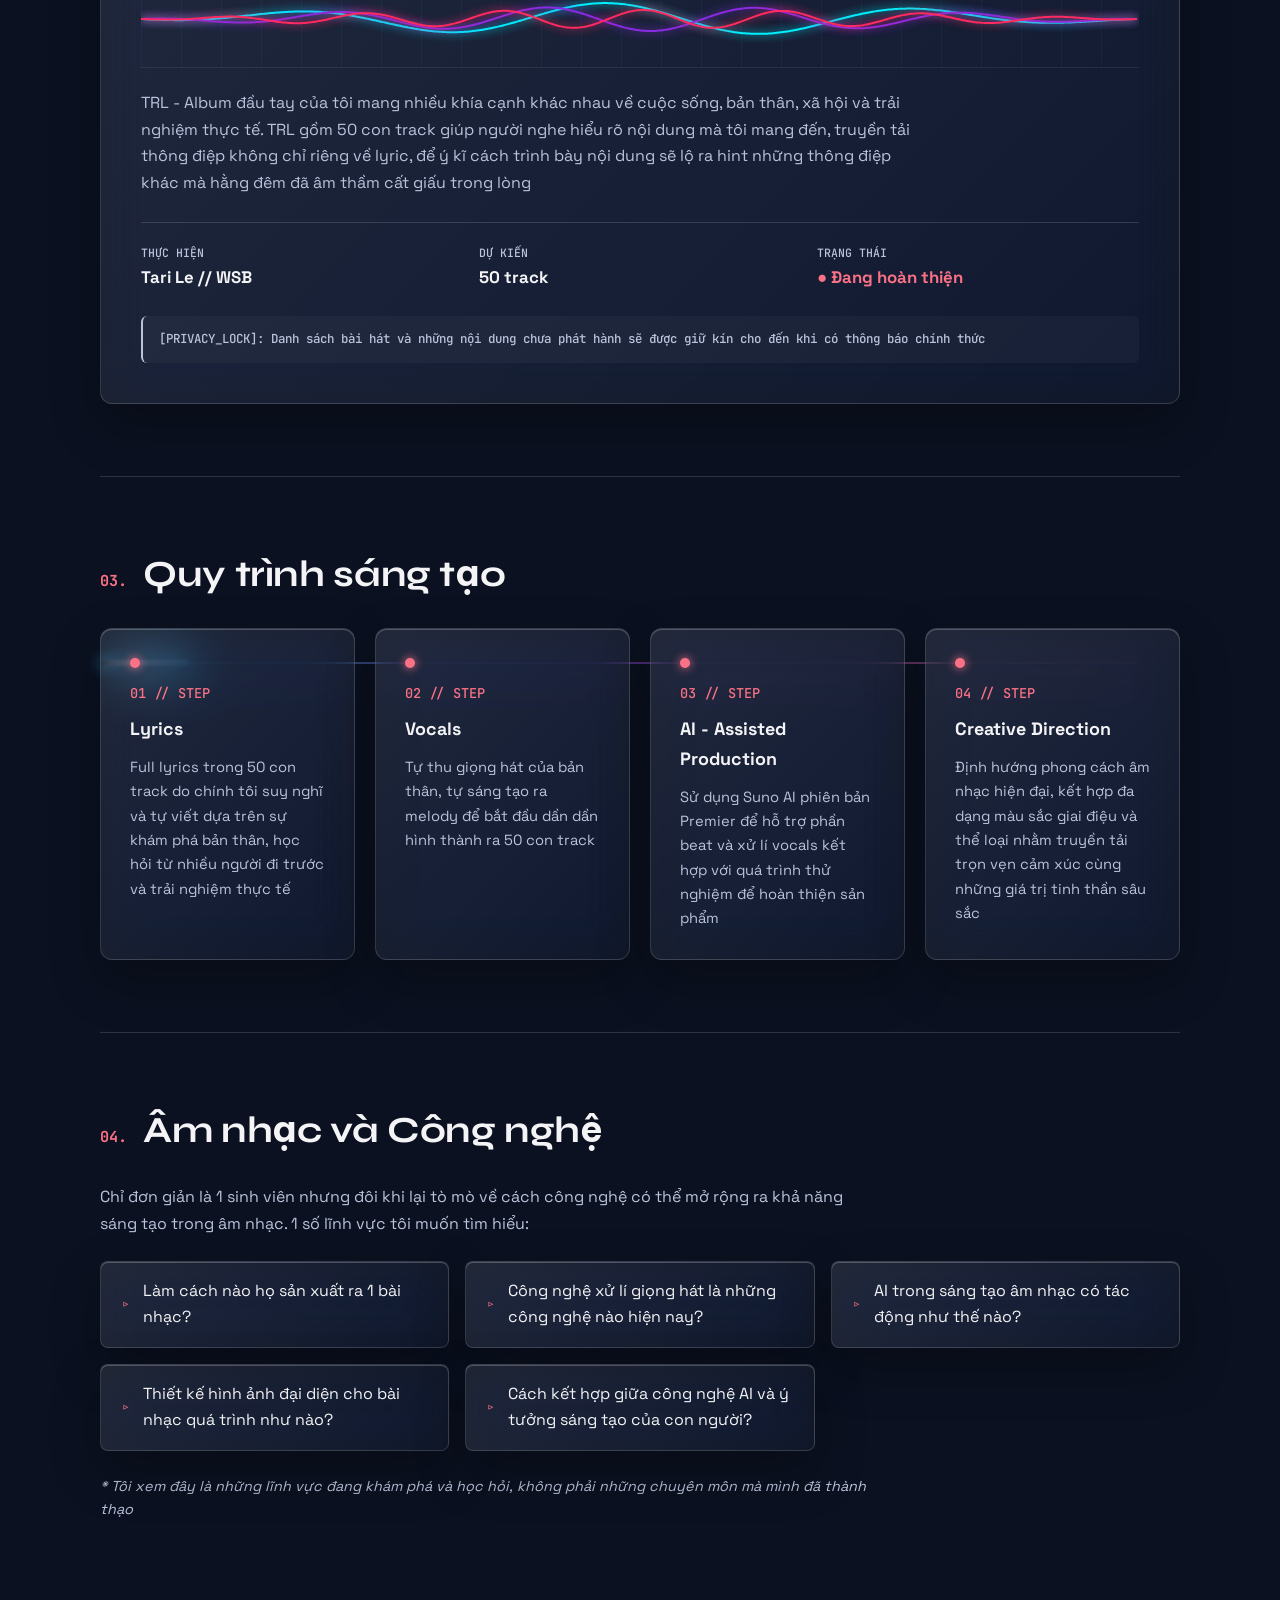
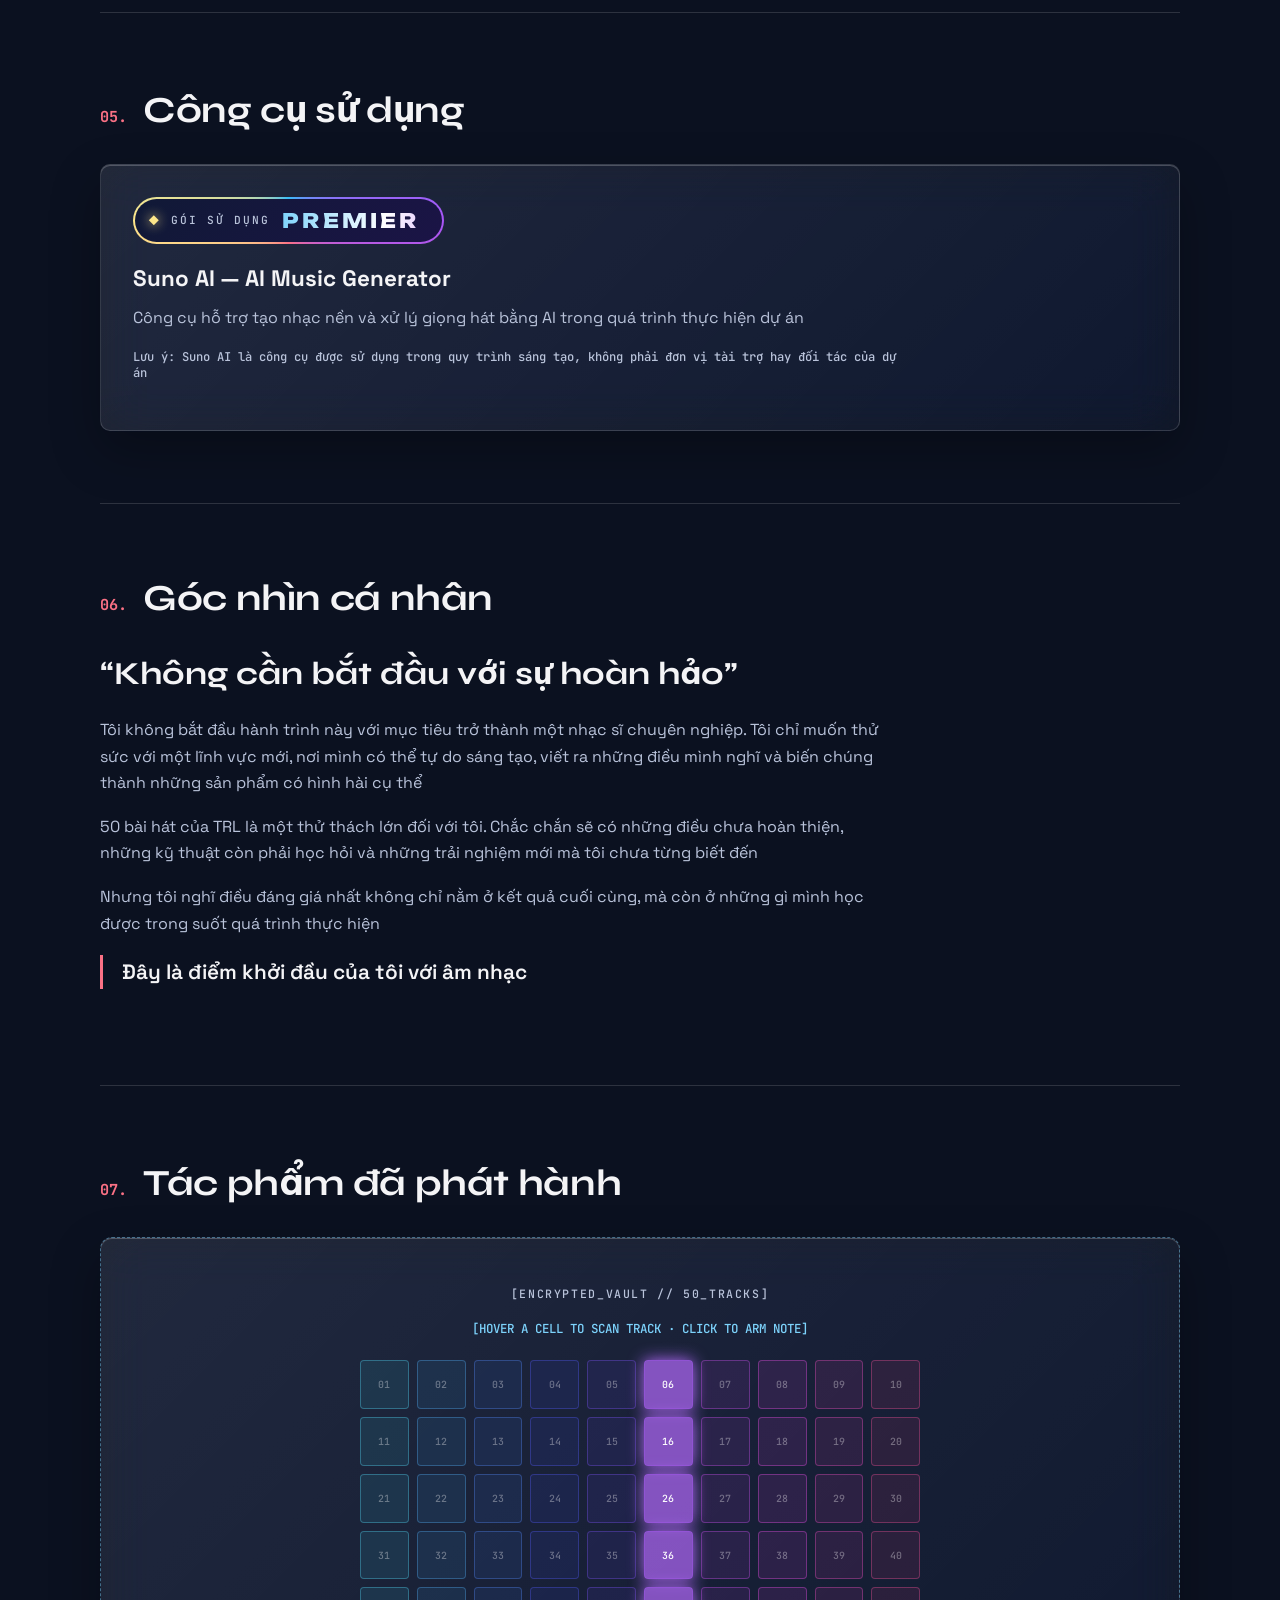
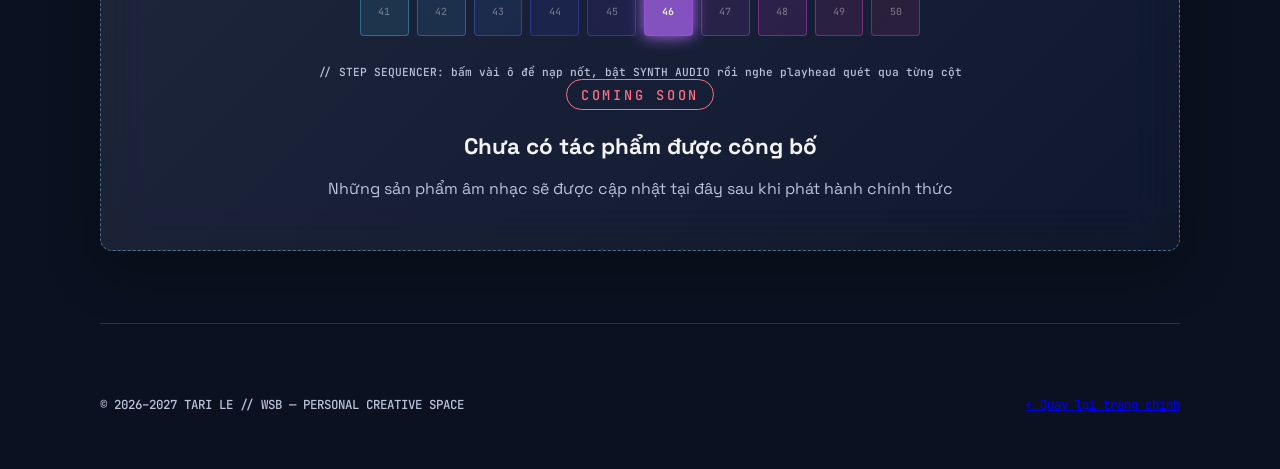
==== commit ac19eab3: "Add files via upload" ====
--- a/amnhac.html
+++ b/amnhac.html
@@ -7,7 +7,7 @@
 <link rel="icon" type="image/jpeg" href="logo-tari%20le.jpg">
 <link rel="preconnect" href="https://fonts.googleapis.com">
 <link rel="preconnect" href="https://fonts.gstatic.com" crossorigin>
-<link href="https://fonts.googleapis.com/css2?family=Barlow+Condensed:ital,wght@1,700;1,800&family=Be+Vietnam+Pro:wght@400;500;700&family=Chakra+Petch:ital,wght@0,600;0,700;1,700&family=JetBrains+Mono:wght@500;700&family=Space+Grotesk:wght@400;600;700&family=Syne:wght@700;800&display=swap" rel="stylesheet">
+<link href="https://fonts.googleapis.com/css2?family=Barlow+Condensed:ital,wght@1,700;1,800&family=Be+Vietnam+Pro:wght@400;500;700&family=Chakra+Petch:ital,wght@0,600;0,700;1,700&family=JetBrains+Mono:wght@500;700&family=Space+Grotesk:wght@400;600;700&family=Syne:wght@700;800&family=Unbounded:wght@700;800&display=swap" rel="stylesheet">
 <link rel="stylesheet" href="style.css">
 <link rel="stylesheet" href="amnhac.css">
 </head>
@@ -26,74 +26,72 @@
 <header class="am-hero">
 <div class="am-ht">
   <span class="am-tag">Personal Interest · Music · Creativity &amp; Technology</span>
-  <h1><span class="sc" data-value="TARI LE">TARI LE</span> — <span class="sc" data-value="MUSIC">MUSIC</span></h1>
-  <div class="am-sub"><span>[ROLE: <b>IT STUDENT &amp; CREATOR</b>]</span><span>//</span><span>[PROJECT: <b>TRL — 50 TRACKS</b>]</span><span>//</span><span>[ID: <b>WSB</b>]</span></div>
+  <h1 class="am-ttl" id="amTtl" aria-label="TARI LE // WSB" data-text="TARI LE // WSB">TARI LE // WSB</h1>
+  <div class="am-sub am-id"><span>[ <b>WSB</b> — <b>ALBUM TRL</b> ]</span></div>
 </div>
 <div class="am-core"><div><canvas id="amCore" aria-label="Vòng sóng âm 3D, rê chuột để tương tác"></canvas></div></div>
 </header>
 
 <section class="am-sec" id="gioi-thieu">
-  <div class="am-hd"><span class="am-num">01.</span><h2>Giới thiệu</h2></div>
-  <p class="am-lead">Âm nhạc — Một hành trình sáng tạo mới.</p>
-  <p>Tôi là một sinh viên Công nghệ thông tin, bên cạnh việc học tập và tìm hiểu về công nghệ, tôi còn dành sự quan tâm đặc biệt cho âm nhạc.</p>
-  <p>Tôi không được đào tạo bài bản trong lĩnh vực âm nhạc và cũng chưa xem mình là một nghệ sĩ chuyên nghiệp. Đây đơn giản là một lĩnh vực mà tôi muốn thử sức, khám phá và phát triển khả năng sáng tạo của bản thân.</p>
-  <p>Với tôi, âm nhạc là một cách để ghi lại suy nghĩ, cảm xúc và những ý tưởng đôi khi khó diễn đạt bằng lời nói. Từ việc viết lời bài hát, thử nghiệm giọng hát cho đến tìm hiểu các công nghệ hỗ trợ sản xuất âm nhạc, tôi đang từng bước học hỏi và biến những ý tưởng của mình thành sản phẩm cụ thể.</p>
+  <div class="am-hd"><span class="am-num">01.</span><h2>Giới Thiệu</h2></div>
+  <p class="am-lead">Music - Hành trình khám phá bản thân</p>
+  <p>Tôi chỉ là sinh viên IT lần đầu làm nhạc, bên cạnh việc học tập và tìm hiểu, thích thú, khám phá về công nghệ, tôi còn dành sự quan tâm đặc biệt dành cho âm nhạc</p>
+  <p>Dù kinh nghiệm còn non nớt, không được đào tạo bài bản trong lĩnh vực âm nhạc, chưa bao giờ thử sức với màu sắc mới cùng âm nhạc, điều đó đã khiến tôi muốn thử sức, khám phá, phát triển sáng tạo của bản thân mình</p>
+  <p>Với tôi, âm nhạc như 1 liều thuốc chữa lành sau những ngày dài học tập, làm việc mệt mỏi. Cảm thấy tự tay viết ra từng dòng lyric, sáng tạo melody đến hoà theo từng nhịp beat và tìm hiểu các công nghệ hỗ trợ sản xuất âm nhạc, từng bước học hỏi ra những điều hay và biến những suy nghĩ, ý tưởng của bản thân thành những sản phẩm có giá trị</p>
 </section>
 
 <section class="am-sec" id="du-an">
-  <div class="am-hd"><span class="am-num">02.</span><h2>Dự án đang thực hiện</h2></div>
+  <div class="am-hd"><span class="am-num">02.</span><h2>Dự Án Thực Hiện</h2></div>
   <div class="am-proj" id="amProj">
     <div class="am-top">
       <div><span class="am-rec"><i class="am-dot"></i>MUSIC PROJECT 001 // DỰ ÁN ÂM NHẠC ĐẦU TIÊN</span><h3 class="am-big sc" data-value="TRL">TRL</h3></div>
       <span class="am-badge">50 TRACKS</span>
     </div>
     <canvas id="amOsc" aria-hidden="true"></canvas>
-    <p>TRL là dự án âm nhạc đầu tiên tôi đang thực hiện, bao gồm 50 bài hát được hình thành từ quá trình viết lời, thu âm giọng hát và thử nghiệm các công nghệ hỗ trợ sản xuất âm nhạc.</p>
-    <p>Đây không chỉ là một dự án cá nhân mà còn là cơ hội để tôi học hỏi, thử nghiệm và khám phá khả năng sáng tạo của mình trong một lĩnh vực hoàn toàn khác với chuyên ngành đang theo học.</p>
+    <p>TRL - Album đầu tay của tôi mang nhiều khía cạnh khác nhau về cuộc sống, bản thân, xã hội và trải nghiệm thực tế. TRL gồm 50 con track giúp người nghe hiểu rõ nội dung mà tôi mang đến, truyền tải thông điệp không chỉ riêng về lyric, để ý kĩ cách trình bày nội dung sẽ lộ ra hint những thông điệp khác mà hằng đêm đã âm thầm cất giấu trong lòng</p>
     <div class="am-meta">
-      <div><span>Thực hiện</span><strong>WSB</strong></div>
-      <div><span>Quy mô dự kiến</span><strong>50 bài hát</strong></div>
+      <div><span>Thực hiện</span><strong>Tari Le // WSB</strong></div>
+      <div><span>Dự kiến</span><strong>50 track</strong></div>
       <div><span>Trạng thái</span><strong class="on">● Đang hoàn thiện</strong></div>
     </div>
-    <p class="am-lock">[PRIVACY_LOCK]: Danh sách bài hát và những nội dung chưa phát hành sẽ được giữ kín cho đến khi có thông báo chính thức.</p>
+    <p class="am-lock">[PRIVACY_LOCK]: Danh sách bài hát và những nội dung chưa phát hành sẽ được giữ kín cho đến khi có thông báo chính thức</p>
   </div>
 </section>
 
 <section class="am-sec" id="quy-trinh">
   <div class="am-hd"><span class="am-num">03.</span><h2>Quy trình sáng tạo</h2></div>
-  <p>Tôi thực hiện dự án bằng cách kết hợp khả năng sáng tạo cá nhân với các công cụ công nghệ hỗ trợ.</p>
   <div class="am-grid am-chain">
-    <article class="am-card"><i class="am-port"></i><span class="am-st">01 // STEP</span><h3>Viết lời bài hát (Songwriting)</h3><p>Toàn bộ lời bài hát trong dự án TRL được tôi tự viết, dựa trên những ý tưởng, suy nghĩ và cảm xúc cá nhân.</p></article>
-    <article class="am-card"><i class="am-port"></i><span class="am-st">02 // STEP</span><h3>Thu âm giọng hát (Vocal Recording)</h3><p>Sử dụng chính giọng hát của mình để thể hiện những nội dung đã sáng tác và thử nghiệm cách truyền tải phù hợp.</p></article>
-    <article class="am-card"><i class="am-port"></i><span class="am-st">03 // STEP</span><h3>Ứng dụng trí tuệ nhân tạo (AI-Assisted Production)</h3><p>Sử dụng Suno AI để hỗ trợ tạo nhạc nền và xử lý giọng hát, kết hợp với quá trình thử nghiệm để hoàn thiện sản phẩm.</p></article>
-    <article class="am-card"><i class="am-port"></i><span class="am-st">04 // STEP</span><h3>Định hướng sáng tạo (Creative Direction)</h3><p>Tự định hướng ý tưởng, cảm giác âm nhạc và cách xây dựng tổng thể cho dự án.</p></article>
+    <article class="am-card"><i class="am-port"></i><span class="am-st">01 // STEP</span><h3>Lyrics</h3><p>Full lyrics trong 50 con track do chính tôi suy nghĩ và tự viết dựa trên sự khám phá bản thân, học hỏi từ nhiều người đi trước và trải nghiệm thực tế</p></article>
+    <article class="am-card"><i class="am-port"></i><span class="am-st">02 // STEP</span><h3>Vocals</h3><p>Tự thu giọng hát của bản thân, tự sáng tạo ra melody để bắt đầu dần dần hình thành ra 50 con track</p></article>
+    <article class="am-card"><i class="am-port"></i><span class="am-st">03 // STEP</span><h3>AI - Assisted Production</h3><p>Sử dụng Suno AI phiên bản Premier để hỗ trợ phần beat và xử lí vocals kết hợp với quá trình thử nghiệm để hoàn thiện sản phẩm</p></article>
+    <article class="am-card"><i class="am-port"></i><span class="am-st">04 // STEP</span><h3>Creative Direction</h3><p>Định hướng phong cách âm nhạc hiện đại, kết hợp đa dạng màu sắc giai điệu và thể loại nhằm truyền tải trọn vẹn cảm xúc cùng những giá trị tinh thần sâu sắc</p></article>
   </div>
 </section>
 
 <section class="am-sec" id="cong-nghe">
-  <div class="am-hd"><span class="am-num">04.</span><h2>Âm nhạc và công nghệ</h2></div>
-  <p>Là một sinh viên Công nghệ thông tin, tôi cũng có sự tò mò về cách công nghệ có thể mở rộng khả năng sáng tạo trong âm nhạc. Một số lĩnh vực tôi đang tìm hiểu:</p>
-  <ul class="am-list"><li>AI trong sáng tạo âm nhạc</li><li>Công nghệ xử lý giọng hát</li><li>Sản xuất âm nhạc kỹ thuật số</li><li>Thiết kế hình ảnh và nhận diện cho dự án âm nhạc</li><li>Kết hợp tư duy công nghệ với các hình thức sáng tạo</li></ul>
-  <p class="am-fine">* Tôi xem đây là những lĩnh vực đang khám phá và học hỏi, không phải những chuyên môn mà mình đã thành thạo.</p>
+  <div class="am-hd"><span class="am-num">04.</span><h2>Âm nhạc và Công nghệ</h2></div>
+  <p>Chỉ đơn giản là 1 sinh viên nhưng đôi khi lại tò mò về cách công nghệ có thể mở rộng ra khả năng sáng tạo trong âm nhạc. 1 số lĩnh vực tôi muốn tìm hiểu:</p>
+  <ul class="am-list"><li>Làm cách nào họ sản xuất ra 1 bài nhạc?</li><li>Công nghệ xử lí giọng hát là những công nghệ nào hiện nay?</li><li>AI trong sáng tạo âm nhạc có tác động như thế nào?</li><li>Thiết kế hình ảnh đại diện cho bài nhạc quá trình như nào?</li><li>Cách kết hợp giữa công nghệ AI và ý tưởng sáng tạo của con người?</li></ul>
+  <p class="am-fine">* Tôi xem đây là những lĩnh vực đang khám phá và học hỏi, không phải những chuyên môn mà mình đã thành thạo</p>
 </section>
 
 <section class="am-sec" id="cong-cu">
   <div class="am-hd"><span class="am-num">05.</span><h2>Công cụ sử dụng</h2></div>
   <div class="am-tool">
-    <span class="am-tbd">GÓI SỬ DỤNG: PREMIER</span>
+    <span class="am-tbd"><i aria-hidden="true">◆</i><small>GÓI SỬ DỤNG</small><b>PREMIER</b></span>
     <h3>Suno AI — AI Music Generator</h3>
-    <p>Công cụ hỗ trợ tạo nhạc nền và xử lý giọng hát bằng AI trong quá trình thực hiện dự án.</p>
-    <p class="am-note">Lưu ý: Suno AI là công cụ được sử dụng trong quy trình sáng tạo, không phải đơn vị tài trợ hay đối tác của dự án.</p>
+    <p>Công cụ hỗ trợ tạo nhạc nền và xử lý giọng hát bằng AI trong quá trình thực hiện dự án</p>
+    <p class="am-note">Lưu ý: Suno AI là công cụ được sử dụng trong quy trình sáng tạo, không phải đơn vị tài trợ hay đối tác của dự án</p>
   </div>
 </section>
 
 <section class="am-sec" id="goc-nhin">
   <div class="am-hd"><span class="am-num">06.</span><h2>Góc nhìn cá nhân</h2></div>
-  <blockquote class="am-quote">“Không cần bắt đầu với sự hoàn hảo.”</blockquote>
-  <p>Tôi không bắt đầu hành trình này với mục tiêu trở thành một nhạc sĩ chuyên nghiệp. Tôi chỉ muốn thử sức với một lĩnh vực mới, nơi mình có thể tự do sáng tạo, viết ra những điều mình nghĩ và biến chúng thành những sản phẩm có hình hài cụ thể.</p>
-  <p>50 bài hát của TRL là một thử thách lớn đối với tôi. Chắc chắn sẽ có những điều chưa hoàn thiện, những kỹ thuật còn phải học hỏi và những trải nghiệm mới mà tôi chưa từng biết đến.</p>
-  <p>Nhưng tôi nghĩ điều đáng giá nhất không chỉ nằm ở kết quả cuối cùng, mà còn ở những gì mình học được trong suốt quá trình thực hiện.</p>
-  <p class="am-lead">Đây là điểm khởi đầu của tôi với âm nhạc.</p>
+  <blockquote class="am-quote">“Không cần bắt đầu với sự hoàn hảo”</blockquote>
+  <p>Tôi không bắt đầu hành trình này với mục tiêu trở thành một nhạc sĩ chuyên nghiệp. Tôi chỉ muốn thử sức với một lĩnh vực mới, nơi mình có thể tự do sáng tạo, viết ra những điều mình nghĩ và biến chúng thành những sản phẩm có hình hài cụ thể</p>
+  <p>50 bài hát của TRL là một thử thách lớn đối với tôi. Chắc chắn sẽ có những điều chưa hoàn thiện, những kỹ thuật còn phải học hỏi và những trải nghiệm mới mà tôi chưa từng biết đến</p>
+  <p>Nhưng tôi nghĩ điều đáng giá nhất không chỉ nằm ở kết quả cuối cùng, mà còn ở những gì mình học được trong suốt quá trình thực hiện</p>
+  <p class="am-lead">Đây là điểm khởi đầu của tôi với âm nhạc</p>
 </section>
 
 <section class="am-sec" id="phat-hanh">
@@ -102,10 +100,10 @@
     <span class="am-vtag">[ENCRYPTED_VAULT // 50_TRACKS]</span>
     <div class="am-tip" id="amTip">[HOVER A CELL TO SCAN TRACK · CLICK TO ARM NOTE]</div>
     <div class="am-mx" id="amMx"></div>
-    <p class="am-seq">// STEP SEQUENCER: bấm vài ô để nạp nốt, bật SYNTH AUDIO rồi nghe playhead quét qua từng cột.</p>
+    <p class="am-seq">// STEP SEQUENCER: bấm vài ô để nạp nốt, bật SYNTH AUDIO rồi nghe playhead quét qua từng cột</p>
     <span class="am-st2">COMING SOON</span>
     <h3>Chưa có tác phẩm được công bố</h3>
-    <p>Những sản phẩm âm nhạc sẽ được cập nhật tại đây sau khi phát hành chính thức.</p>
+    <p>Những sản phẩm âm nhạc sẽ được cập nhật tại đây sau khi phát hành chính thức</p>
   </div>
 </section>
 </main>
--- a/amnhac.css
+++ b/amnhac.css
@@ -9,7 +9,7 @@
 .am-hero{padding:2rem 0 4rem;border-bottom:1px solid var(--bd)}
 .am-tag{display:inline-block;margin-bottom:1rem;font:500 .78rem var(--fm);letter-spacing:.16em;text-transform:uppercase;color:var(--ac)}
 .am-hero h1{margin:0 0 1.2rem;font:800 clamp(2.6rem,7vw,5.2rem)/1.05 var(--fd);letter-spacing:-.02em}
-.am-hero h1 span{color:transparent;-webkit-text-stroke:1px rgba(255,255,255,.65)}
+
 .am-sub{display:flex;flex-wrap:wrap;gap:.4rem 1.2rem;font:500 .85rem var(--fm);color:var(--mu)}
 .am-sub b{color:var(--cy);font-weight:700}
 .am-sec{padding:4.5rem 0;border-bottom:1px solid var(--bd)}
@@ -146,3 +146,31 @@
 .am-ring{position:absolute;left:0;top:0;width:100%;height:100%;box-sizing:border-box;border:2px solid hsl(var(--h) 95% 72%);border-radius:50%;pointer-events:none;animation:amRing .8s ease-out forwards}
 @keyframes amRing{to{transform:scale(4.2);opacity:0;border-width:.5px}}
 .am-tip{color:#7dd3fc}
+
+/* ===== TIÊU ĐỀ MỚI: Unbounded, từng chữ rơi vào rồi nhấp nhô như thanh equalizer + glitch tách màu ===== */
+.am-hero h1.am-ttl{position:relative;margin:0 0 1.4rem;font:800 clamp(1.8rem,4.2vw,3.3rem)/1.25 'Unbounded','Syne',sans-serif;letter-spacing:.02em;filter:drop-shadow(0 0 14px rgba(125,211,252,.5)) drop-shadow(0 0 30px rgba(168,85,247,.35))}
+.am-ttl .amw{display:inline-block;white-space:nowrap}
+.am-ttl .amt{display:inline-block;color:hsl(calc(190 + var(--i)*11) 95% 74%);-webkit-text-stroke:0;
+ animation:amIn .8s cubic-bezier(.2,.8,.2,1) backwards,amWave 2.6s ease-in-out infinite;animation-delay:calc(var(--i)*.06s),calc(.9s + var(--i)*.11s);transition:transform .2s;transform:scale(calc(1 + var(--k,0)*.3))}
+.am-ttl .amt.ams{color:var(--ac)}
+@keyframes amIn{from{opacity:0;transform:translateY(46px) rotateX(-80deg);filter:blur(8px)}}
+@keyframes amWave{0%,100%{translate:0 0}50%{translate:0 -.11em}}
+.am-ttl::before,.am-ttl::after{content:attr(data-text);position:absolute;left:0;top:0;width:100%;pointer-events:none;mix-blend-mode:screen;opacity:0}
+.am-ttl::before{color:#38bdf8;animation:amGl1 5s steps(1) infinite}
+.am-ttl::after{color:#fb7185;animation:amGl2 5s steps(1) infinite}
+@keyframes amGl1{0%,91%,100%{opacity:0}92%{opacity:.9;clip-path:inset(10% 0 62% 0);transform:translateX(-6px)}95%{opacity:.9;clip-path:inset(58% 0 18% 0);transform:translateX(5px)}97%{opacity:0}}
+@keyframes amGl2{0%,92%,100%{opacity:0}93%{opacity:.9;clip-path:inset(40% 0 35% 0);transform:translateX(6px)}96%{opacity:.9;clip-path:inset(72% 0 6% 0);transform:translateX(-5px)}98%{opacity:0}}
+.am-id{margin-top:.2rem;font:700 .95rem 'JetBrains Mono',monospace;letter-spacing:.22em;color:var(--mu)}
+.am-id b{color:#7dd3fc}.am-id b:last-child{color:var(--ac)}
+@media(prefers-reduced-motion:reduce){.am-ttl .amt{animation:none}.am-ttl::before,.am-ttl::after{display:none}}
+/* ===== NHÃN PREMIER: viền cầu vồng xoay + chữ lá kim chạy sáng + kim cương nhấp nhô ===== */
+.am-tool .am-tbd{position:relative;display:inline-flex;align-items:center;gap:12px;margin-bottom:1.1rem;padding:11px 24px 11px 16px;border:0;border-radius:999px;background:none;isolation:isolate;overflow:hidden;color:#fff}
+.am-tbd::before{content:"";position:absolute;left:50%;top:50%;width:260%;aspect-ratio:1;z-index:-2;margin:-130% 0 0 -130%;background:conic-gradient(#38bdf8,#a855f7,#fb7185,#fde68a,#38bdf8);animation:amSpin 3.4s linear infinite}
+.am-tbd::after{content:"";position:absolute;inset:2px;z-index:-1;border-radius:inherit;background:linear-gradient(135deg,#101936,#1b1446)}
+@keyframes amSpin{to{transform:rotate(360deg)}}
+.am-tbd i{font-style:normal;font-size:1rem;color:#fde68a;text-shadow:0 0 12px #fde68a;animation:amDia 1.8s ease-in-out infinite}
+@keyframes amDia{0%,100%{transform:scale(1) rotate(0)}50%{transform:scale(1.35) rotate(180deg)}}
+.am-tbd small{font:500 .7rem 'JetBrains Mono',monospace;letter-spacing:.18em;color:#b9c3da}
+.am-tbd b{font:800 1.25rem 'Unbounded','Syne',sans-serif;letter-spacing:.16em;background:linear-gradient(100deg,#7dd3fc,#fff 25%,#c084fc 50%,#fda4af 75%,#fde68a);background-size:300% 100%;-webkit-background-clip:text;background-clip:text;color:transparent;animation:amFoil 3s linear infinite}
+@keyframes amFoil{to{background-position:-300% 0}}
+@media(prefers-reduced-motion:reduce){.am-tbd::before,.am-tbd i,.am-tbd b{animation:none}}
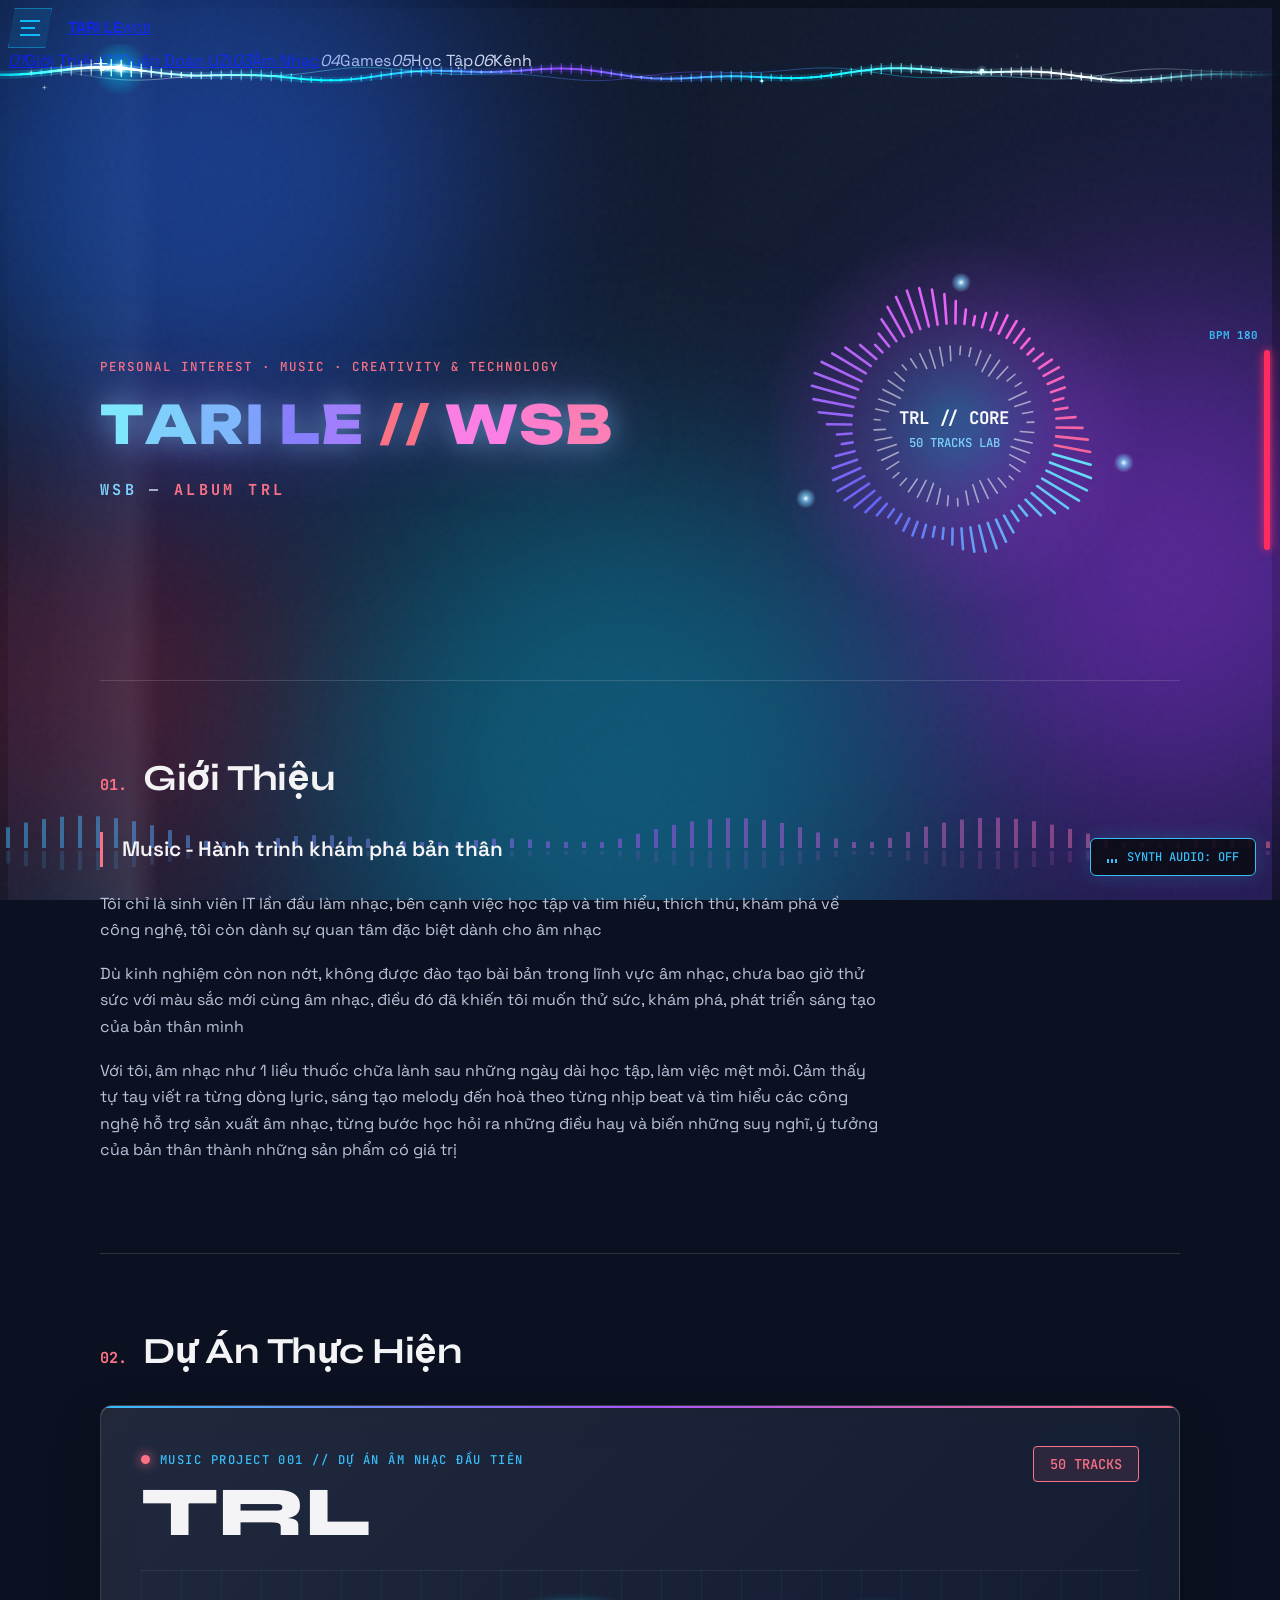
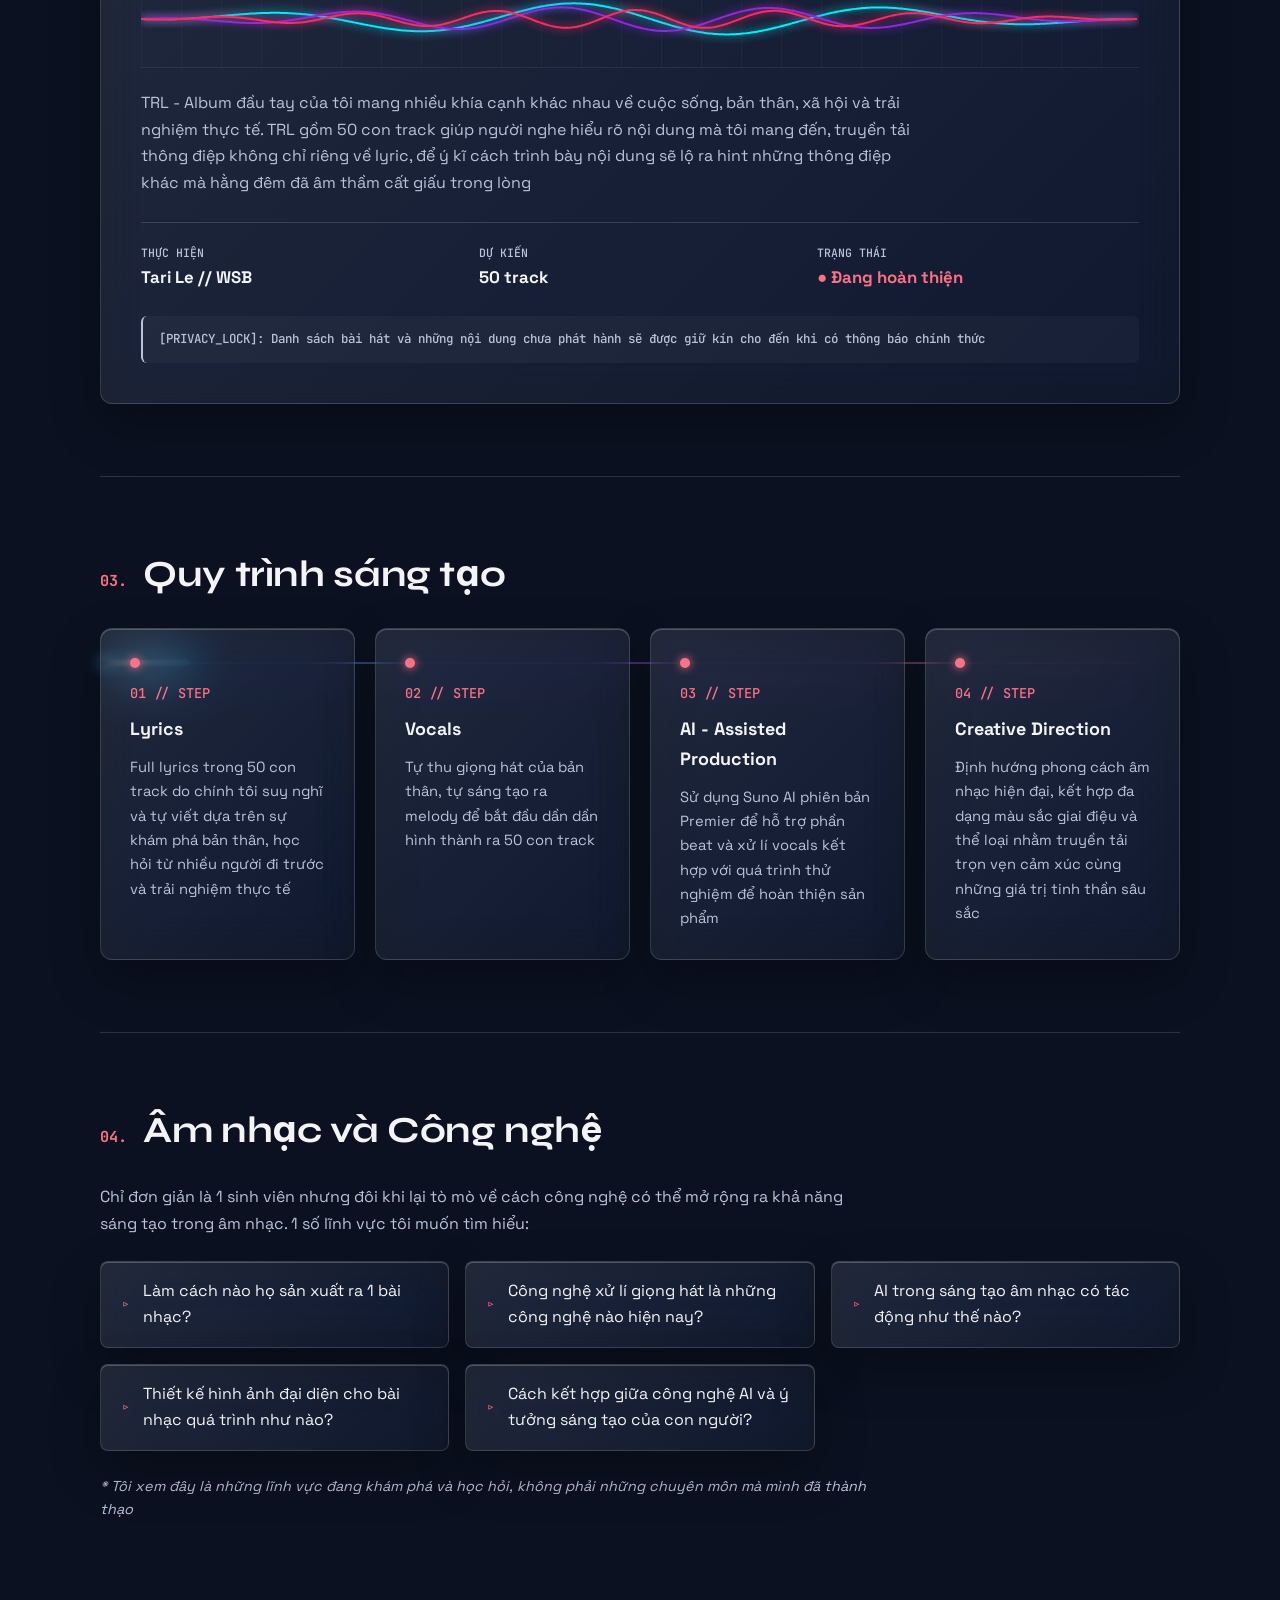
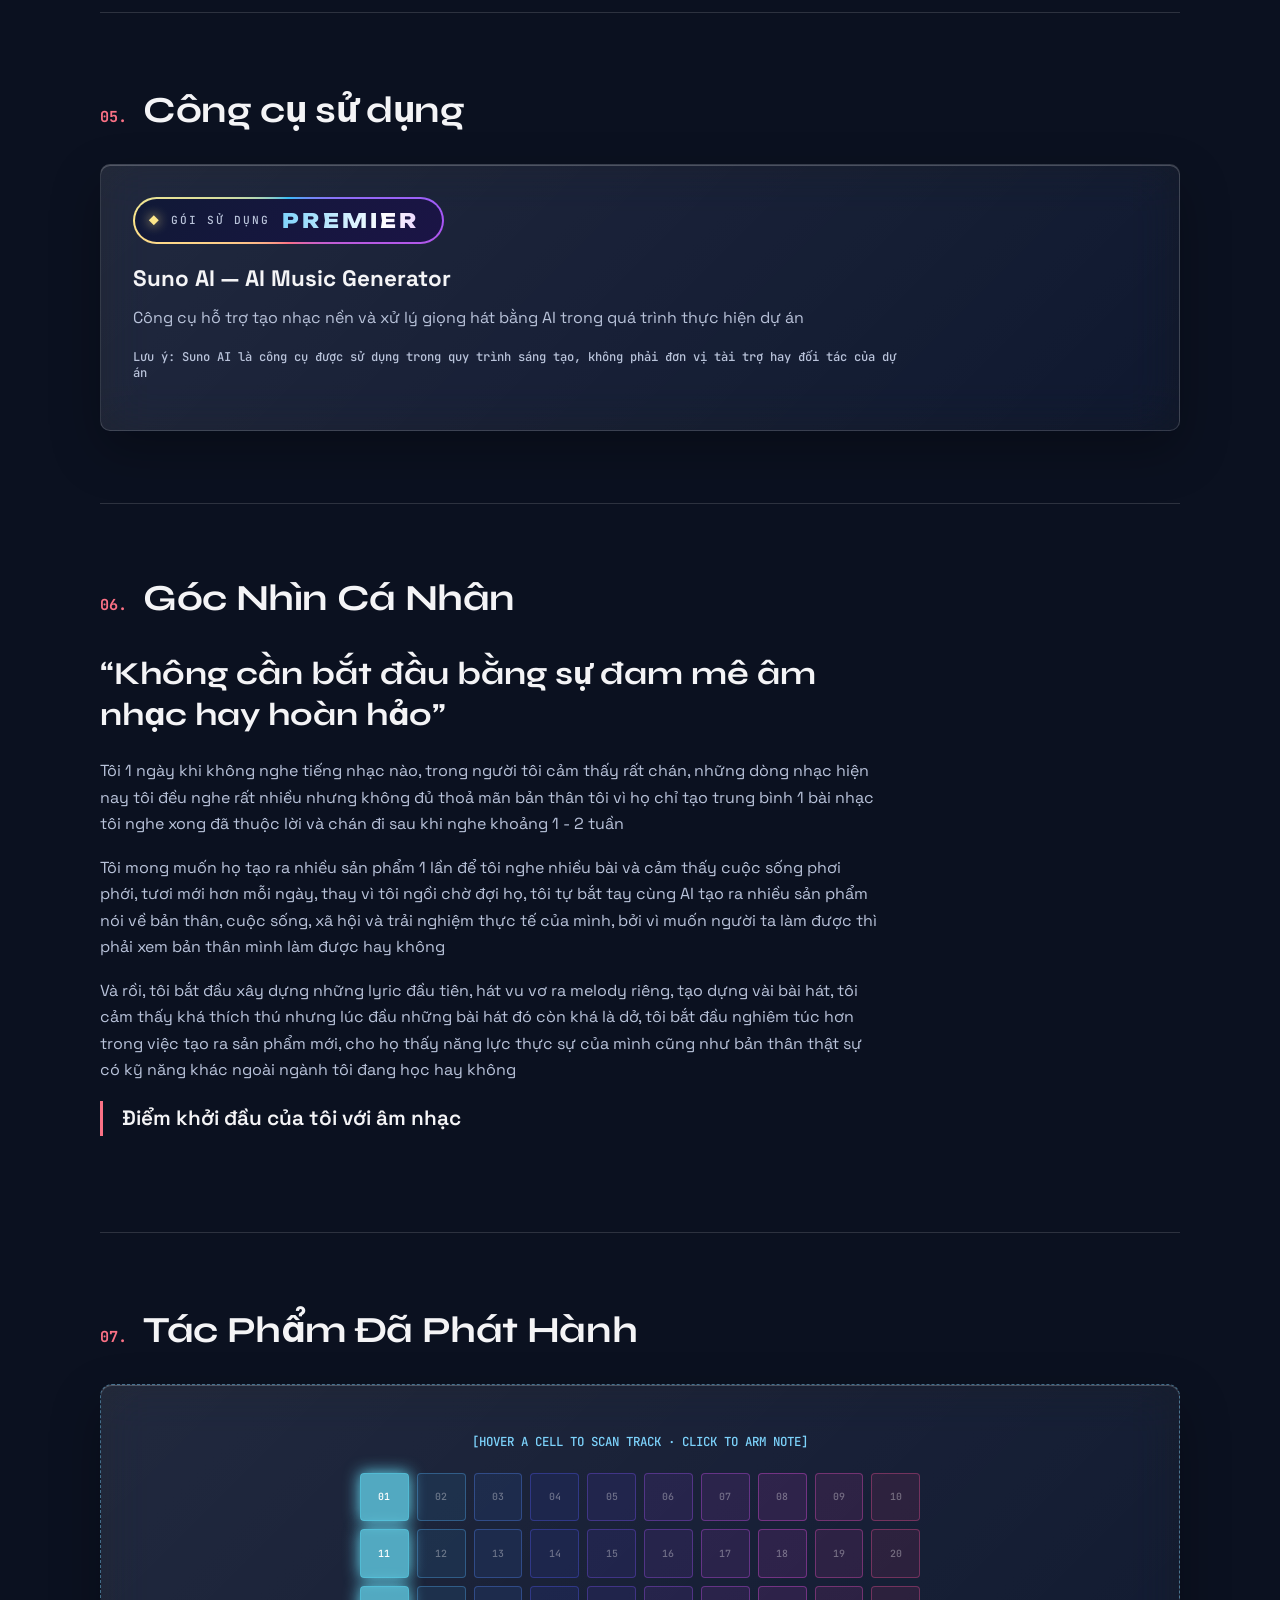
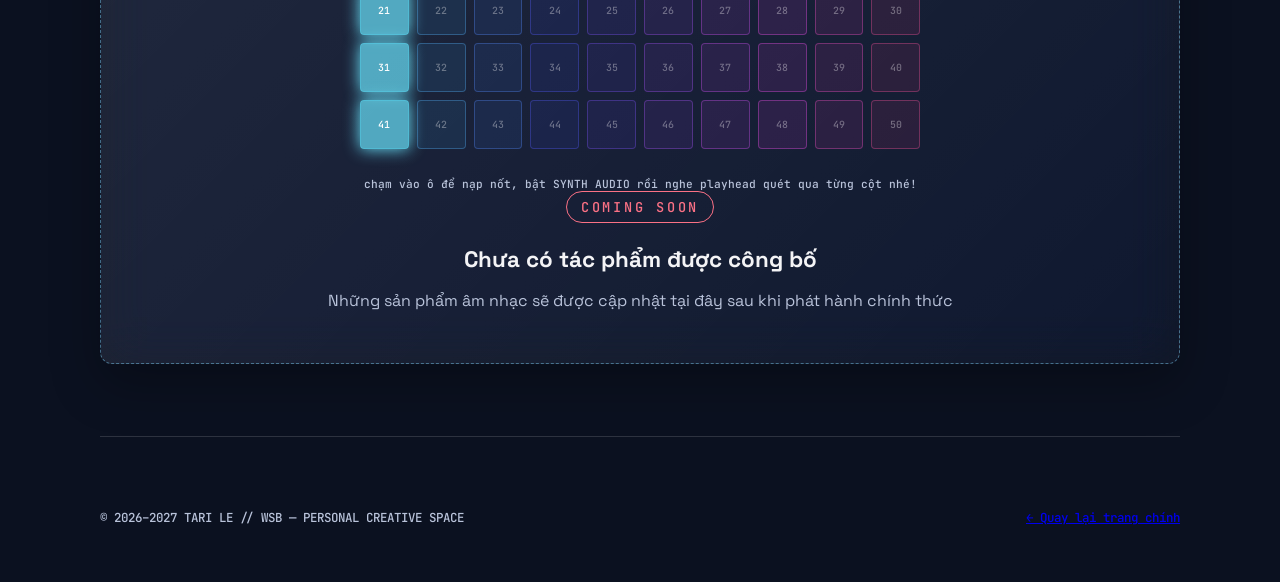
==== commit 9e118b35: "Add files via upload" ====
--- a/amnhac.html
+++ b/amnhac.html
@@ -18,7 +18,6 @@
 <div class="stars s2" id="st2" aria-hidden="true"></div>
 <canvas id="amViz" aria-hidden="true"></canvas>
 <div class="am-noise" aria-hidden="true"></div>
-<div class="am-cur" id="amCur" aria-hidden="true"></div>
 <div class="am-bpm" aria-hidden="true"><b id="amBpmT">BPM 060</b><i id="amBpmF"></i></div>
 <button class="am-aud" id="amAud" type="button" aria-label="Bật hoặc tắt âm thanh tổng hợp"><span class="am-eq"><i></i><i></i><i></i></span><span id="amAudL">SYNTH AUDIO: OFF</span></button>
 
@@ -27,7 +26,7 @@
 <div class="am-ht">
   <span class="am-tag">Personal Interest · Music · Creativity &amp; Technology</span>
   <h1 class="am-ttl" id="amTtl" aria-label="TARI LE // WSB" data-text="TARI LE // WSB">TARI LE // WSB</h1>
-  <div class="am-sub am-id"><span>[ <b>WSB</b> — <b>ALBUM TRL</b> ]</span></div>
+  <div class="am-sub am-id"><span><b>WSB</b> — <b>ALBUM TRL</b></span></div>
 </div>
 <div class="am-core"><div><canvas id="amCore" aria-label="Vòng sóng âm 3D, rê chuột để tương tác"></canvas></div></div>
 </header>
@@ -86,21 +85,20 @@
 </section>
 
 <section class="am-sec" id="goc-nhin">
-  <div class="am-hd"><span class="am-num">06.</span><h2>Góc nhìn cá nhân</h2></div>
-  <blockquote class="am-quote">“Không cần bắt đầu với sự hoàn hảo”</blockquote>
-  <p>Tôi không bắt đầu hành trình này với mục tiêu trở thành một nhạc sĩ chuyên nghiệp. Tôi chỉ muốn thử sức với một lĩnh vực mới, nơi mình có thể tự do sáng tạo, viết ra những điều mình nghĩ và biến chúng thành những sản phẩm có hình hài cụ thể</p>
-  <p>50 bài hát của TRL là một thử thách lớn đối với tôi. Chắc chắn sẽ có những điều chưa hoàn thiện, những kỹ thuật còn phải học hỏi và những trải nghiệm mới mà tôi chưa từng biết đến</p>
-  <p>Nhưng tôi nghĩ điều đáng giá nhất không chỉ nằm ở kết quả cuối cùng, mà còn ở những gì mình học được trong suốt quá trình thực hiện</p>
-  <p class="am-lead">Đây là điểm khởi đầu của tôi với âm nhạc</p>
+  <div class="am-hd"><span class="am-num">06.</span><h2>Góc Nhìn Cá Nhân</h2></div>
+  <blockquote class="am-quote">“Không cần bắt đầu bằng sự đam mê âm nhạc hay hoàn hảo”</blockquote>
+  <p>Tôi 1 ngày khi không nghe tiếng nhạc nào, trong người tôi cảm thấy rất chán, những dòng nhạc hiện nay tôi đều nghe rất nhiều nhưng không đủ thoả mãn bản thân tôi vì họ chỉ tạo trung bình 1 bài nhạc tôi nghe xong đã thuộc lời và chán đi sau khi nghe khoảng 1 - 2 tuần</p>
+  <p>Tôi mong muốn họ tạo ra nhiều sản phẩm 1 lần để tôi nghe nhiều bài và cảm thấy cuộc sống phơi phới, tươi mới hơn mỗi ngày, thay vì tôi ngồi chờ đợi họ, tôi tự bắt tay cùng AI tạo ra nhiều sản phẩm nói về bản thân, cuộc sống, xã hội và trải nghiệm thực tế của mình, bởi vì muốn người ta làm được thì phải xem bản thân mình làm được hay không</p>
+  <p>Và rồi, tôi bắt đầu xây dựng những lyric đầu tiên, hát vu vơ ra melody riêng, tạo dựng vài bài hát, tôi cảm thấy khá thích thú nhưng lúc đầu những bài hát đó còn khá là dở, tôi bắt đầu nghiêm túc hơn trong việc tạo ra sản phẩm mới, cho họ thấy năng lực thực sự của mình cũng như bản thân thật sự có kỹ năng khác ngoài ngành tôi đang học hay không</p>
+  <p class="am-lead">Điểm khởi đầu của tôi với âm nhạc</p>
 </section>
 
 <section class="am-sec" id="phat-hanh">
-  <div class="am-hd"><span class="am-num">07.</span><h2>Tác phẩm đã phát hành</h2></div>
+  <div class="am-hd"><span class="am-num">07.</span><h2>Tác Phẩm Đã Phát Hành</h2></div>
   <div class="am-vault">
-    <span class="am-vtag">[ENCRYPTED_VAULT // 50_TRACKS]</span>
     <div class="am-tip" id="amTip">[HOVER A CELL TO SCAN TRACK · CLICK TO ARM NOTE]</div>
     <div class="am-mx" id="amMx"></div>
-    <p class="am-seq">// STEP SEQUENCER: bấm vài ô để nạp nốt, bật SYNTH AUDIO rồi nghe playhead quét qua từng cột</p>
+    <p class="am-seq">chạm vào ô để nạp nốt, bật SYNTH AUDIO rồi nghe playhead quét qua từng cột nhé!</p>
     <span class="am-st2">COMING SOON</span>
     <h3>Chưa có tác phẩm được công bố</h3>
     <p>Những sản phẩm âm nhạc sẽ được cập nhật tại đây sau khi phát hành chính thức</p>
--- a/amnhac.css
+++ b/amnhac.css
@@ -84,9 +84,7 @@
 .am-bpm{position:fixed;right:10px;top:50%;z-index:900;width:6px;height:200px;margin-top:-100px;border-radius:3px;background:rgba(255,255,255,.08);pointer-events:none}
 .am-bpm i{position:absolute;left:0;right:0;bottom:0;height:5%;border-radius:3px;background:var(--cy);box-shadow:0 0 10px currentColor}
 .am-bpm b{position:absolute;right:12px;top:-22px;font:700 .68rem var(--fm);color:var(--cy);white-space:nowrap}
-.am-cur{position:fixed;left:0;top:0;z-index:997;width:34px;height:34px;margin:-17px 0 0 -17px;border:1px solid var(--cy);border-radius:50%;pointer-events:none;opacity:0;transition:opacity .3s,width .2s,height .2s,margin .2s,border-color .2s;box-shadow:0 0 12px rgba(0,240,255,.4)}
-.am-cur.act{opacity:.9}.am-cur.big{width:54px;height:54px;margin:-27px 0 0 -27px;border-color:var(--ac)}
-@media(pointer:coarse){.am-cur,.am-bpm{display:none}}
+@media(pointer:coarse){.am-bpm{display:none}}
 /* dây chuyền tín hiệu */
 .am-chain{position:relative}.am-chain .am-card{z-index:1;border-radius:12px;transition:.35s cubic-bezier(.175,.885,.32,1.275)}
 .am-chain .am-card:hover{transform:translateY(-8px) scale(1.02);border-color:var(--cy);box-shadow:0 12px 30px rgba(0,240,255,.14)}
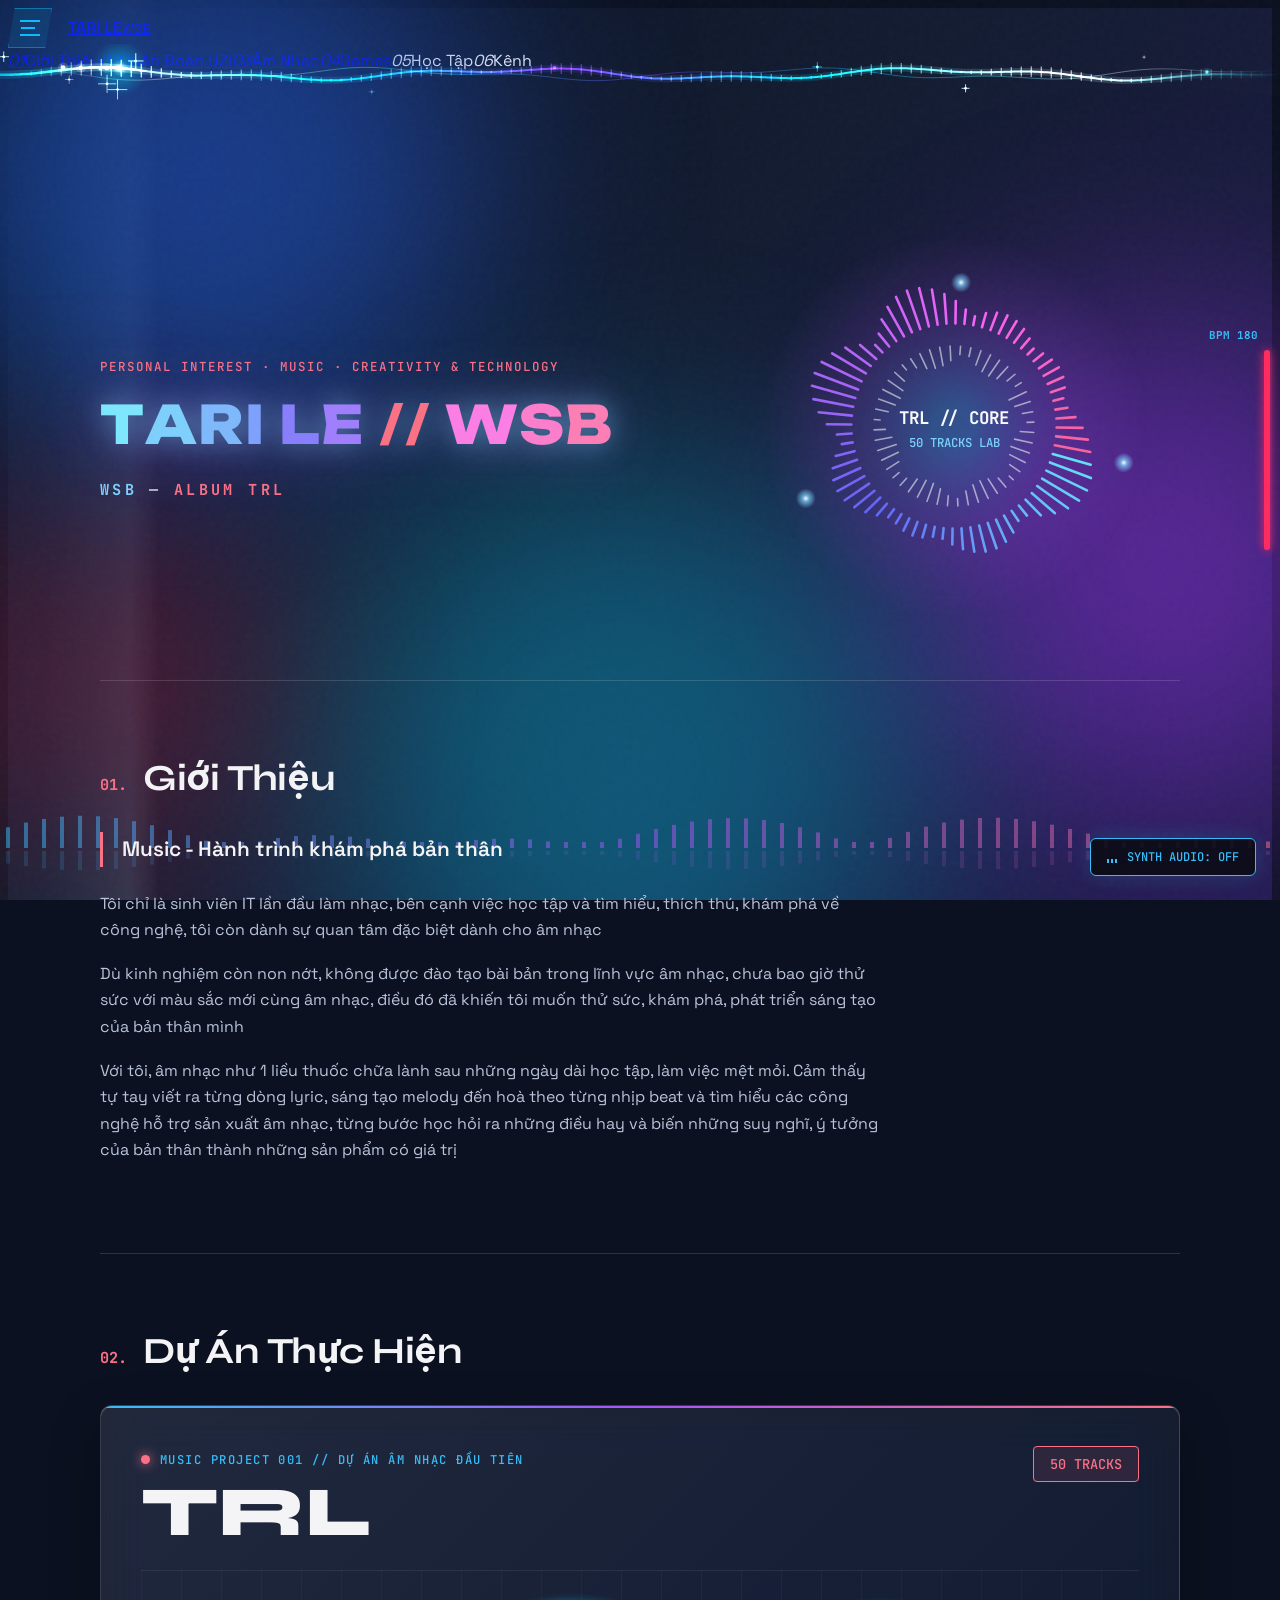
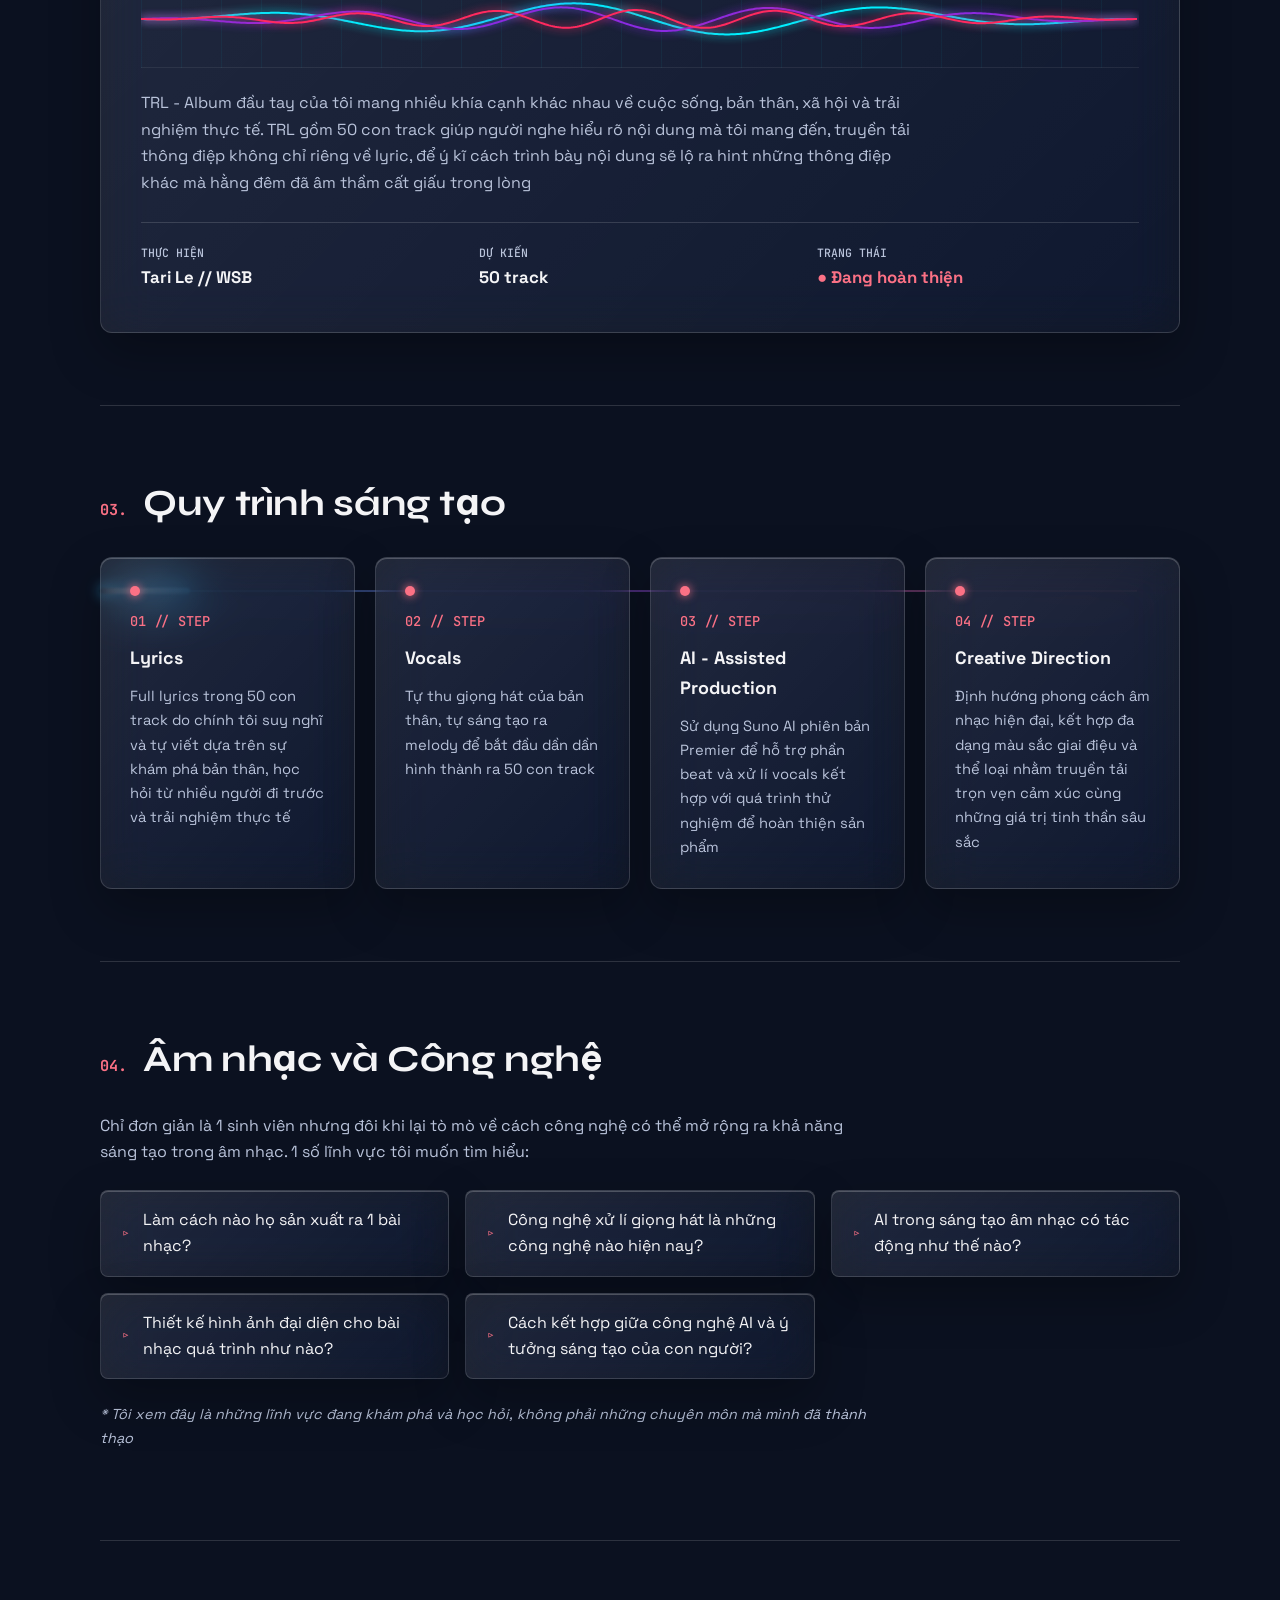
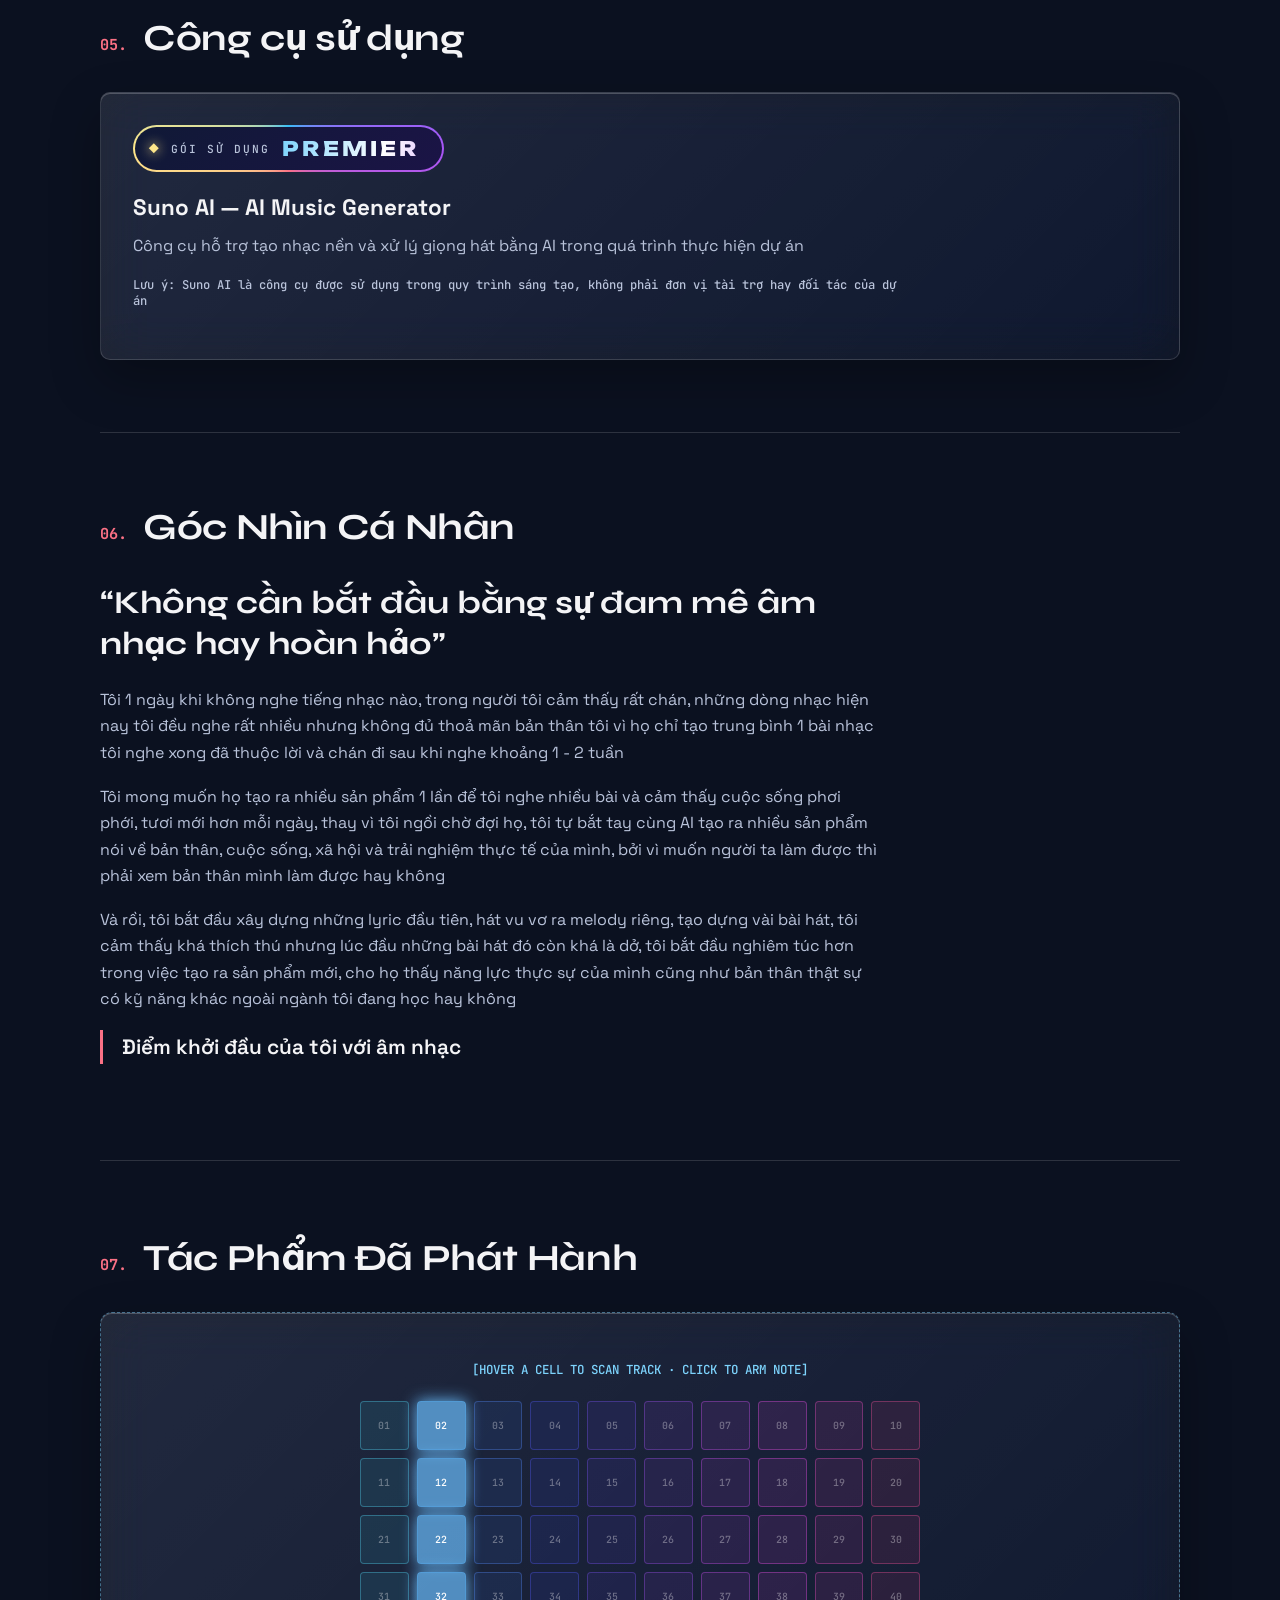
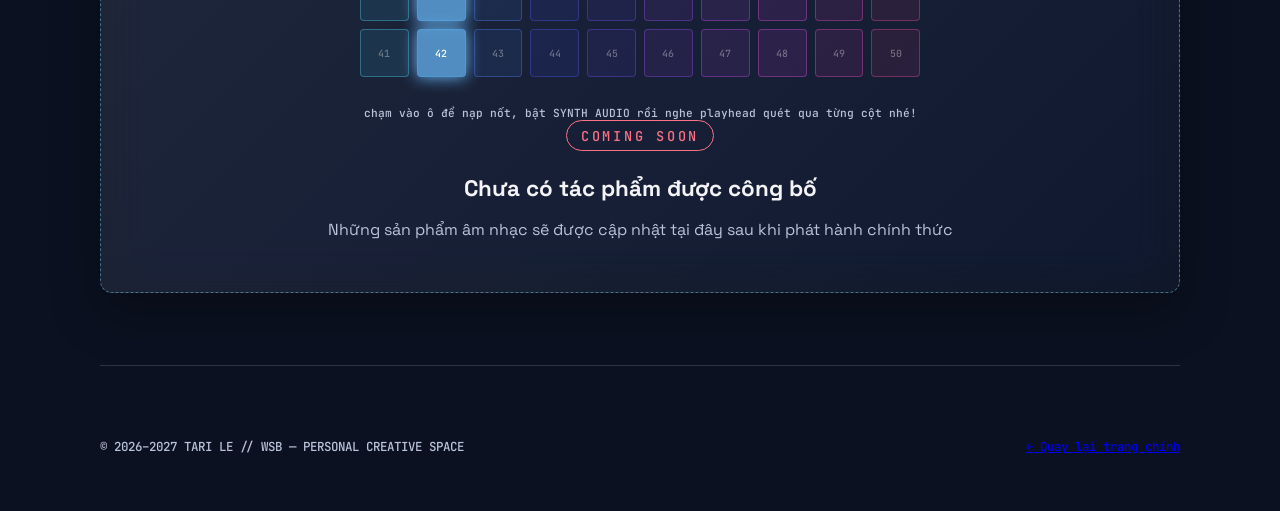
==== commit 1b3d3f63: "Add files via upload" ====
--- a/amnhac.html
+++ b/amnhac.html
@@ -53,7 +53,6 @@
       <div><span>Dự kiến</span><strong>50 track</strong></div>
       <div><span>Trạng thái</span><strong class="on">● Đang hoàn thiện</strong></div>
     </div>
-    <p class="am-lock">[PRIVACY_LOCK]: Danh sách bài hát và những nội dung chưa phát hành sẽ được giữ kín cho đến khi có thông báo chính thức</p>
   </div>
 </section>
 
